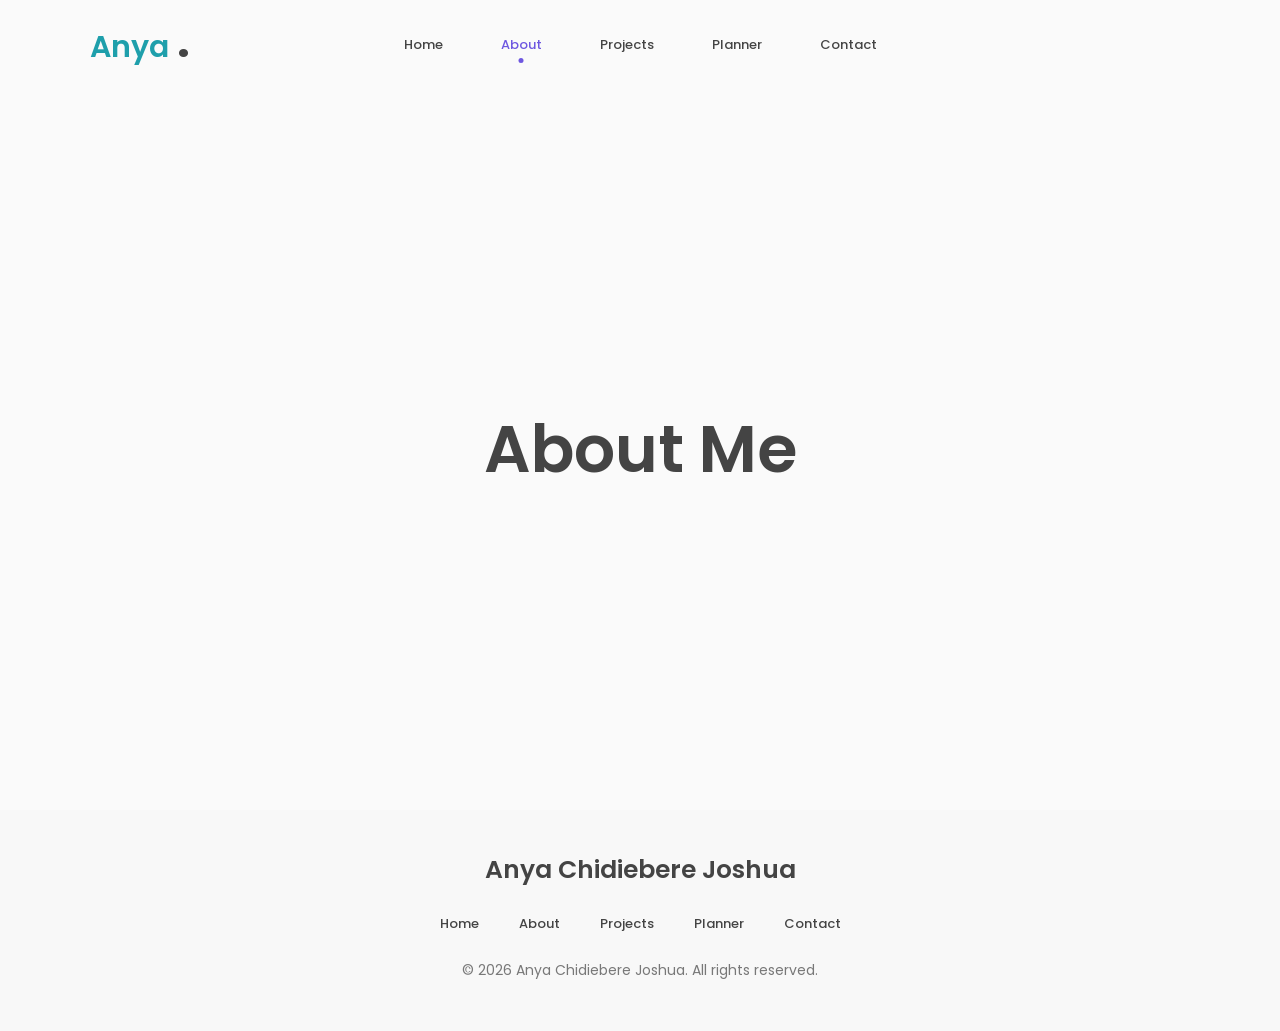
==== about.html @ 972057a5 "feat: add shared navigation and page layout" ====
<!DOCTYPE html>
<html lang="en">
<head>
    <meta charset="UTF-8">
    <meta name="viewport" content="width=device-width, initial-scale=1.0">
    <meta name="description" content="The personal portfolio and academic planner of Anya Chidiebere Joshua.">
    <meta name="author" content="Anya Chidiebere Joshua">
    <title>About Me | Anya Chidiebere</title>
    <link rel="stylesheet" href="assets/css/style.css">
</head>
<body>
    <!-- Site header -->
    <header class="site-header" id="header">
        <nav class="site-nav" aria-label="Main navigation">
            <a class="nav-logo" href="index.html" aria-label="Anya home">
                <span class="nav-name">Anya</span>
                <span class="nav-dot" aria-hidden="true">.</span>
            </a>

            <div class="nav-menu" id="site-navigation">
                <ul class="nav_menu_list">
                    <li class="nav_list"><a class="nav-link" href="index.html">Home</a></li>
                    <li class="nav_list"><a class="nav-link active-link" href="about.html" aria-current="page">About</a></li>
                    <li class="nav_list"><a class="nav-link" href="projects.html">Projects</a></li>
                    <li class="nav_list"><a class="nav-link" href="planner.html">Planner</a></li>
                    <li class="nav_list"><a class="nav-link" href="contact.html">Contact</a></li>
                </ul>
            </div>

            <button class="nav-menu-btn" type="button" aria-label="Toggle navigation menu" aria-controls="site-navigation" aria-expanded="false">
                <span aria-hidden="true"></span>
                <span aria-hidden="true"></span>
                <span aria-hidden="true"></span>
            </button>
        </nav>
    </header>

    <!-- Page content -->
    <main class="wrapper">
        <h1 class="page-title">About Me</h1>
    </main>

    <!-- Site footer -->
    <footer class="site-footer">
        <div class="top-footer">
            <p>Anya Chidiebere Joshua</p>
        </div>
        <nav class="middle-footer" aria-label="Footer navigation">
            <ul class="footer-menu">
                <li class="footer_menu_list"><a href="index.html">Home</a></li>
                <li class="footer_menu_list"><a href="about.html">About</a></li>
                <li class="footer_menu_list"><a href="projects.html">Projects</a></li>
                <li class="footer_menu_list"><a href="planner.html">Planner</a></li>
                <li class="footer_menu_list"><a href="contact.html">Contact</a></li>
            </ul>
        </nav>
        <div class="bottom-footer">
            <p>&copy; 2026 Anya Chidiebere Joshua. All rights reserved.</p>
        </div>
    </footer>

    <script src="assets/js/main.js"></script>
</body>
</html>
---- assets/css/style.css ----
/* CSS variables */
@import url("https://fonts.googleapis.com/css2?family=Poppins:wght@400;500;600;700&display=swap");

:root {
    --body-color: rgb(250, 250, 250);
    --color-white: rgb(255, 255, 255);
    --text-color: rgb(68, 68, 68);
    --text-color-muted: rgb(120, 120, 120);
    --brand-color: rgb(30, 159, 171);
    --accent-color: rgb(110, 87, 224);
    --border-color: rgb(232, 232, 232);
    --shadow-color: rgba(0, 0, 0, 0.1);
    --font-main: "Poppins", Arial, sans-serif;
    --max-width: 1100px;
    --header-height: 90px;
    --header-height-scrolled: 70px;
    --radius-sm: 10px;
    --space-sm: 0.75rem;
    --space-md: 1rem;
    --space-lg: 1.5rem;
    --space-xl: 2rem;
}

/* Reset and base styles */
* {
    box-sizing: border-box;
    margin: 0;
    padding: 0;
}

html {
    font-size: 13px;
}

body {
    min-height: 100vh;
    display: flex;
    flex-direction: column;
    font-family: var(--font-main);
    line-height: 1.6;
    color: var(--text-color);
    background: var(--body-color);
}

a {
    color: inherit;
    text-decoration: none;
}

ul {
    list-style: none;
}

button {
    font: inherit;
}

:focus-visible {
    outline: 3px solid rgba(110, 87, 224, 0.45);
    outline-offset: 4px;
}

/* Shared layout */
.wrapper {
    width: min(100% - 2rem, var(--max-width));
    min-height: calc(100vh - var(--header-height));
    display: grid;
    place-items: center;
    margin: 0 auto;
    padding: calc(var(--header-height) + 4rem) 0 4rem;
}

/* Header and navigation */
.site-header {
    position: fixed;
    top: 0;
    left: 0;
    z-index: 100;
    width: 100%;
    height: var(--header-height);
    background: var(--body-color);
    transition: height 0.3s ease, box-shadow 0.3s ease, background-color 0.3s ease;
}

.site-header.header-scrolled {
    height: var(--header-height-scrolled);
    background: rgba(250, 250, 250, 0.96);
    box-shadow: 0 1px 6px var(--shadow-color);
}

.site-nav {
    width: min(100% - 2rem, var(--max-width));
    height: 100%;
    position: relative;
    display: grid;
    grid-template-columns: 1fr auto 1fr;
    align-items: center;
    gap: var(--space-xl);
    margin: 0 auto;
}

.nav-logo {
    display: inline-flex;
    align-items: baseline;
    justify-self: start;
    gap: 0.65rem;
    min-width: 5rem;
}

.nav-name {
    font-size: 30px;
    font-weight: 600;
    color: var(--brand-color);
}

.nav-dot {
    font-size: 3.35rem;
    font-weight: 700;
    line-height: 1;
    color: var(--text-color);
}

.nav-menu,
.nav_menu_list {
    display: flex;
    align-items: center;
}

.nav-menu {
    justify-self: center;
    grid-column: 2;
}

.nav_list {
    position: relative;
}

.nav-link {
    display: inline-flex;
    align-items: center;
    min-height: 2.75rem;
    padding-inline: 15px;
    margin-inline: 14px;
    color: var(--text-color);
    font-weight: 500;
    transition: color 0.3s ease;
}

.nav-link:hover,
.active-link {
    color: var(--accent-color);
}

.active-link {
    position: relative;
}

.active-link::after {
    content: "";
    position: absolute;
    left: 50%;
    bottom: 0;
    width: 5px;
    height: 5px;
    transform: translateX(-50%);
    border-radius: 50%;
    background: var(--accent-color);
}

.nav-menu-btn {
    width: 2.75rem;
    height: 2.75rem;
    display: none;
    align-items: center;
    justify-content: center;
    flex-direction: column;
    gap: 0.32rem;
    border: 1px solid transparent;
    border-radius: var(--radius-sm);
    background: transparent;
    color: var(--text-color);
    cursor: pointer;
    transition: border-color 0.3s ease, background-color 0.3s ease;
}

.nav-menu-btn:hover {
    border-color: var(--border-color);
    background: var(--color-white);
}

.nav-menu-btn span {
    width: 1.6rem;
    height: 2px;
    border-radius: 999px;
    background: currentColor;
}

/* Temporary page content */
.page-title {
    font-size: clamp(2.5rem, 7vw, 5rem);
    font-weight: 600;
    line-height: 1.1;
    color: var(--text-color);
    text-align: center;
}

/* Footer */
.site-footer {
    display: flex;
    align-items: center;
    justify-content: center;
    flex-direction: column;
    row-gap: 24px;
    padding-block: 40px 50px;
    background: rgb(248, 248, 248);
}

.top-footer p {
    font-size: 25px;
    font-weight: 600;
    color: var(--text-color);
}

.footer-menu {
    display: flex;
    align-items: center;
    justify-content: center;
    flex-wrap: wrap;
    gap: var(--space-sm) 0;
}

.footer_menu_list a {
    color: var(--text-color);
    font-weight: 500;
    margin-inline: 20px;
    transition: color 0.3s ease;
}

.footer_menu_list a:hover {
    color: var(--accent-color);
}

.bottom-footer {
    color: var(--text-color-muted);
    font-size: 14px;
    text-align: center;
}

/* Responsive styles */
@media only screen and (max-width: 900px) {
    .nav-menu {
        position: fixed;
        grid-column: auto;
        top: var(--header-height);
        left: -100%;
        width: 100%;
        min-height: 450px;
        height: calc(100vh - var(--header-height));
        justify-content: center;
        align-items: center;
        background: rgba(255, 255, 255, 0.82);
        backdrop-filter: blur(20px);
        transition: left 0.3s ease, top 0.3s ease, height 0.3s ease;
    }

    .site-header.header-scrolled .nav-menu {
        top: var(--header-height-scrolled);
        height: calc(100vh - var(--header-height-scrolled));
    }

    .nav-menu.responsive {
        left: 0;
    }

    .nav_menu_list {
        flex-direction: column;
        gap: var(--space-md);
    }

    .nav-link {
        margin-inline: 0;
        font-size: 1.15rem;
    }

    .nav-menu-btn {
        display: flex;
    }
}

@media only screen and (max-width: 540px) {
    .wrapper {
        padding-inline: var(--space-md);
    }

    .top-footer p {
        font-size: 22px;
        text-align: center;
    }

    .footer-menu {
        flex-direction: column;
    }
}
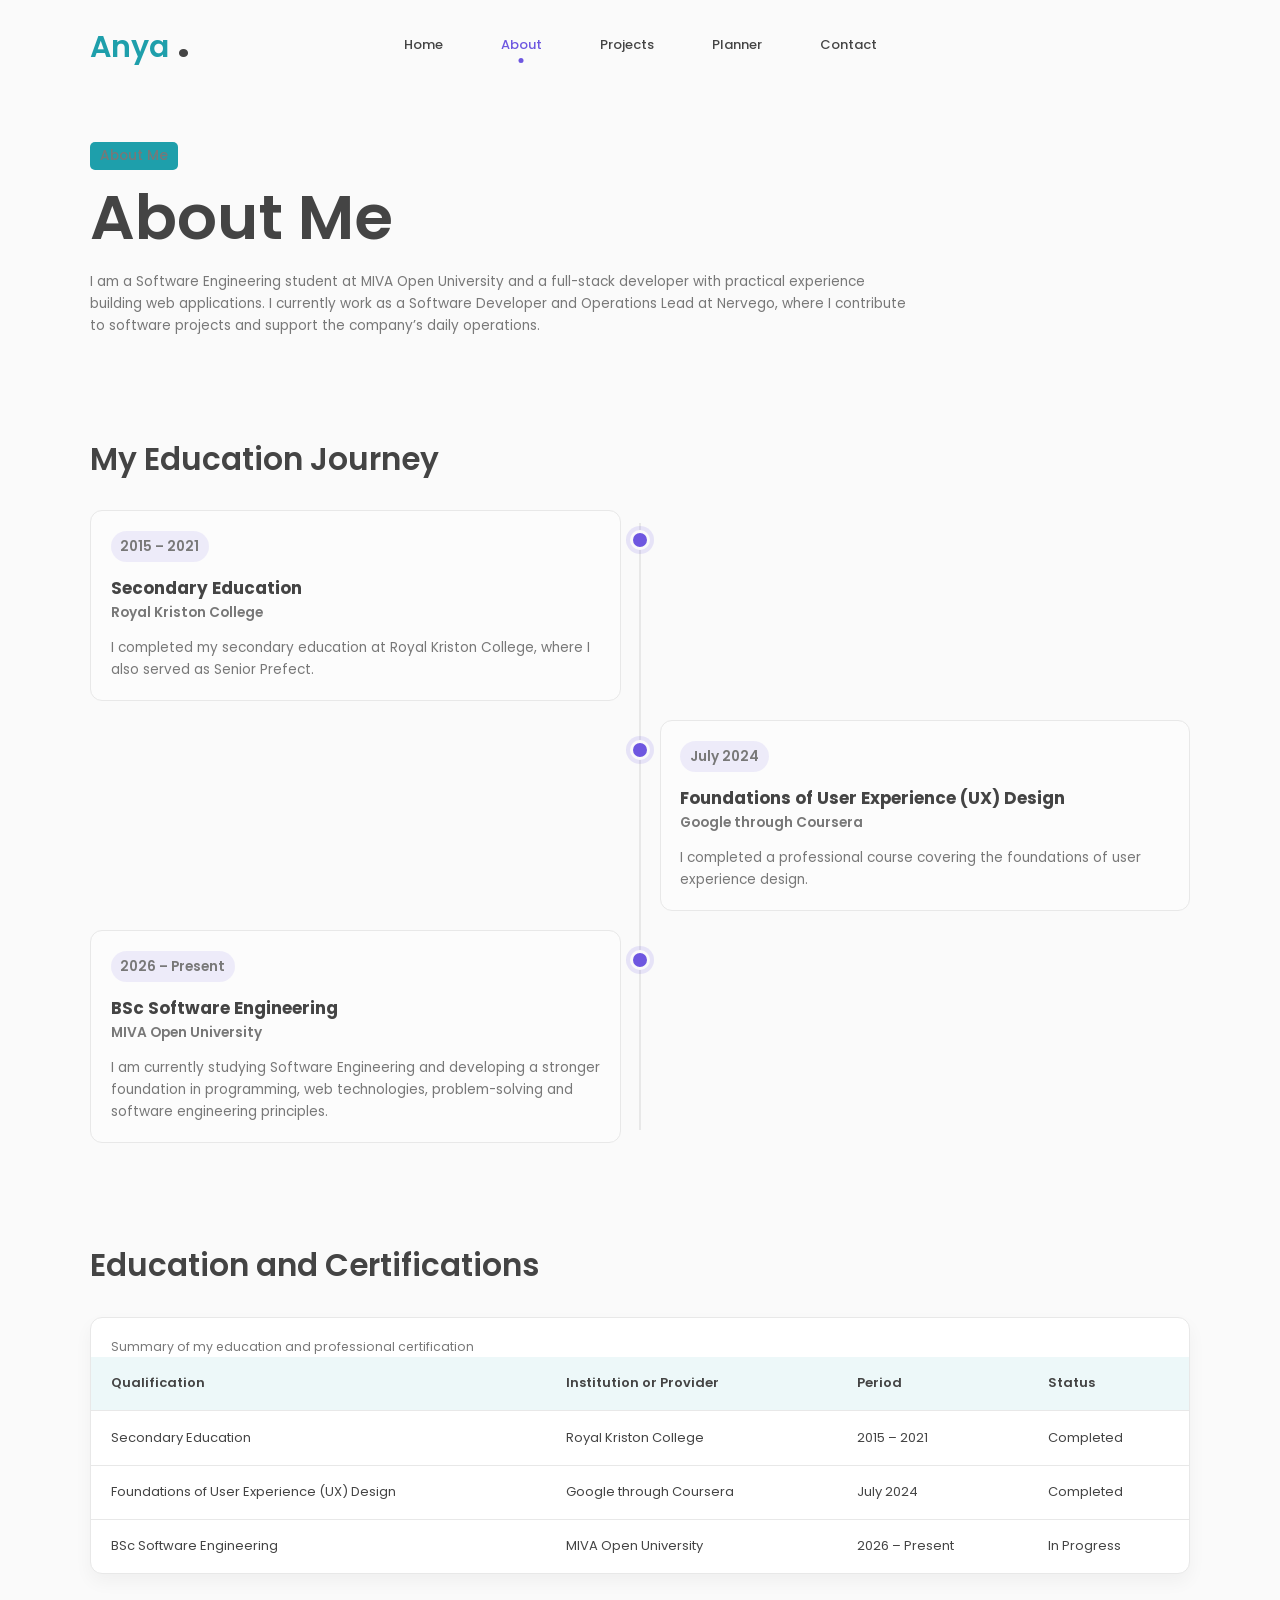
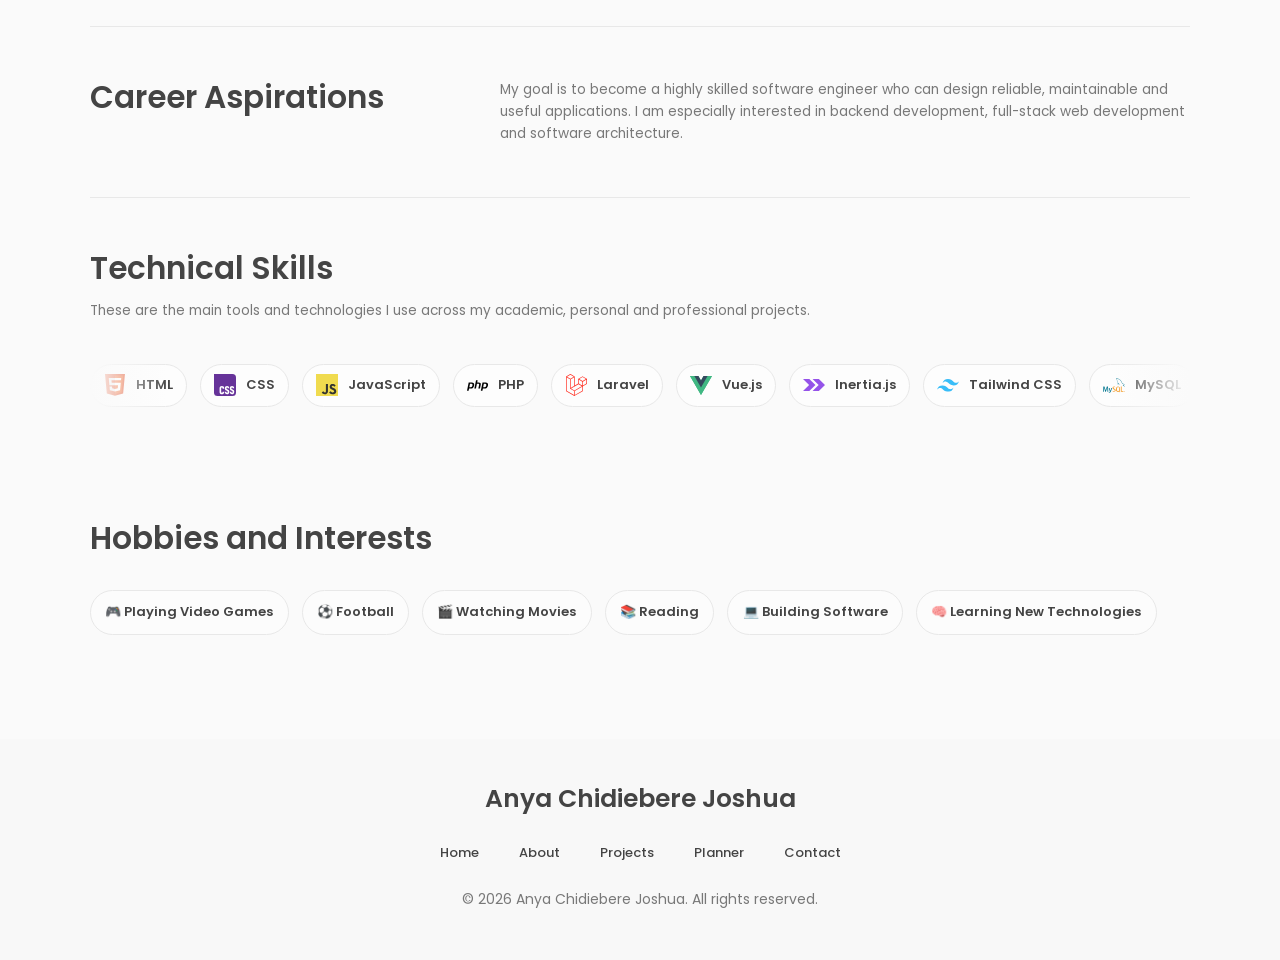
==== commit aed5fbc7: "feat: add about page and education profile" ====
--- a/about.html
+++ b/about.html
@@ -35,9 +35,146 @@
         </nav>
     </header>
 
-    <!-- Page content -->
-    <main class="wrapper">
-        <h1 class="page-title">About Me</h1>
+    <!-- About page content -->
+    <main class="wrapper about-wrapper">
+        <!-- Page introduction -->
+        <section class="about-section about-intro" aria-labelledby="about-title">
+            <p class="section-kicker">About Me</p>
+            <h1 id="about-title">About Me</h1>
+            <p>I am a Software Engineering student at MIVA Open University and a full-stack developer with practical experience building web applications. I currently work as a Software Developer and Operations Lead at Nervego, where I contribute to software projects and support the company’s daily operations.</p>
+        </section>
+
+        <!-- Education journey -->
+        <section class="about-section" aria-labelledby="education-journey-title">
+            <div class="top-header about-heading">
+                <h2 id="education-journey-title">My Education Journey</h2>
+            </div>
+            <ol class="timeline">
+                <li class="timeline-item">
+                    <article class="timeline-card">
+                        <p class="timeline-period">2015 – 2021</p>
+                        <h3>Secondary Education</h3>
+                        <p class="timeline-institution">Royal Kriston College</p>
+                        <p>I completed my secondary education at Royal Kriston College, where I also served as Senior Prefect.</p>
+                    </article>
+                </li>
+                <li class="timeline-item">
+                    <article class="timeline-card">
+                        <p class="timeline-period">July 2024</p>
+                        <h3>Foundations of User Experience (UX) Design</h3>
+                        <p class="timeline-institution">Google through Coursera</p>
+                        <p>I completed a professional course covering the foundations of user experience design.</p>
+                    </article>
+                </li>
+                <li class="timeline-item">
+                    <article class="timeline-card">
+                        <p class="timeline-period">2026 – Present</p>
+                        <h3>BSc Software Engineering</h3>
+                        <p class="timeline-institution">MIVA Open University</p>
+                        <p>I am currently studying Software Engineering and developing a stronger foundation in programming, web technologies, problem-solving and software engineering principles.</p>
+                    </article>
+                </li>
+            </ol>
+        </section>
+
+        <!-- Education table -->
+        <section class="about-section" aria-labelledby="education-table-title">
+            <div class="top-header about-heading">
+                <h2 id="education-table-title">Education and Certifications</h2>
+            </div>
+            <div class="table-wrap">
+                <table class="education-table">
+                    <caption>Summary of my education and professional certification</caption>
+                    <thead>
+                        <tr>
+                            <th scope="col">Qualification</th>
+                            <th scope="col">Institution or Provider</th>
+                            <th scope="col">Period</th>
+                            <th scope="col">Status</th>
+                        </tr>
+                    </thead>
+                    <tbody>
+                        <tr>
+                            <td>Secondary Education</td>
+                            <td>Royal Kriston College</td>
+                            <td>2015 – 2021</td>
+                            <td>Completed</td>
+                        </tr>
+                        <tr>
+                            <td>Foundations of User Experience (UX) Design</td>
+                            <td>Google through Coursera</td>
+                            <td>July 2024</td>
+                            <td>Completed</td>
+                        </tr>
+                        <tr>
+                            <td>BSc Software Engineering</td>
+                            <td>MIVA Open University</td>
+                            <td>2026 – Present</td>
+                            <td>In Progress</td>
+                        </tr>
+                    </tbody>
+                </table>
+            </div>
+        </section>
+
+        <!-- Career aspirations -->
+        <section class="about-section career-layout" aria-labelledby="career-title">
+            <h2 id="career-title">Career Aspirations</h2>
+            <p>My goal is to become a highly skilled software engineer who can design reliable, maintainable and useful applications. I am especially interested in backend development, full-stack web development and software architecture.</p>
+        </section>
+
+        <!-- Technical skills -->
+        <section class="about-section" aria-labelledby="skills-title">
+            <div class="top-header about-heading">
+                <h2 id="skills-title">Technical Skills</h2>
+                <p>These are the main tools and technologies I use across my academic, personal and professional projects.</p>
+            </div>
+            <div class="skills-marquee" aria-label="Technical skills list">
+                <div class="skills-track">
+                    <ul class="skills-group">
+                        <li class="skill-item" tabindex="0"><img src="assets/skills/html5.svg" alt="HTML logo"><span>HTML</span></li>
+                        <li class="skill-item" tabindex="0"><img src="assets/skills/css.svg" alt="CSS logo"><span>CSS</span></li>
+                        <li class="skill-item" tabindex="0"><img src="assets/skills/javascript.svg" alt="JavaScript logo"><span>JavaScript</span></li>
+                        <li class="skill-item" tabindex="0"><img src="assets/skills/Php_light.svg" alt="PHP logo"><span>PHP</span></li>
+                        <li class="skill-item" tabindex="0"><img src="assets/skills/laravel.svg" alt="Laravel logo"><span>Laravel</span></li>
+                        <li class="skill-item" tabindex="0"><img src="assets/skills/vue.svg" alt="Vue.js logo"><span>Vue.js</span></li>
+                        <li class="skill-item" tabindex="0"><img src="assets/skills/inertia.svg" alt="Inertia.js logo"><span>Inertia.js</span></li>
+                        <li class="skill-item" tabindex="0"><img src="assets/skills/tailwindcss.svg" alt="Tailwind CSS logo"><span>Tailwind CSS</span></li>
+                        <li class="skill-item" tabindex="0"><img src="assets/skills/MySQL_wordmark_light.svg" alt="MySQL logo"><span>MySQL</span></li>
+                        <li class="skill-item" tabindex="0"><img src="assets/skills/git.svg" alt="Git logo"><span>Git</span></li>
+                        <li class="skill-item" tabindex="0"><img src="assets/skills/GitHub_light.svg" alt="GitHub logo"><span>GitHub</span></li>
+                    </ul>
+                    <ul class="skills-group" aria-hidden="true">
+                        <li class="skill-item duplicate-skill" tabindex="-1"><img src="assets/skills/html5.svg" alt=""><span>HTML</span></li>
+                        <li class="skill-item duplicate-skill" tabindex="-1"><img src="assets/skills/css.svg" alt=""><span>CSS</span></li>
+                        <li class="skill-item duplicate-skill" tabindex="-1"><img src="assets/skills/javascript.svg" alt=""><span>JavaScript</span></li>
+                        <li class="skill-item duplicate-skill" tabindex="-1"><img src="assets/skills/Php_light.svg" alt=""><span>PHP</span></li>
+                        <li class="skill-item duplicate-skill" tabindex="-1"><img src="assets/skills/laravel.svg" alt=""><span>Laravel</span></li>
+                        <li class="skill-item duplicate-skill" tabindex="-1"><img src="assets/skills/vue.svg" alt=""><span>Vue.js</span></li>
+                        <li class="skill-item duplicate-skill" tabindex="-1"><img src="assets/skills/inertia.svg" alt=""><span>Inertia.js</span></li>
+                        <li class="skill-item duplicate-skill" tabindex="-1"><img src="assets/skills/tailwindcss.svg" alt=""><span>Tailwind CSS</span></li>
+                        <li class="skill-item duplicate-skill" tabindex="-1"><img src="assets/skills/MySQL_wordmark_light.svg" alt=""><span>MySQL</span></li>
+                        <li class="skill-item duplicate-skill" tabindex="-1"><img src="assets/skills/git.svg" alt=""><span>Git</span></li>
+                        <li class="skill-item duplicate-skill" tabindex="-1"><img src="assets/skills/GitHub_light.svg" alt=""><span>GitHub</span></li>
+                    </ul>
+                </div>
+            </div>
+        </section>
+
+        <!-- Hobbies and interests -->
+        <section class="about-section" aria-labelledby="hobbies-title">
+            <div class="top-header about-heading">
+                <h2 id="hobbies-title">Hobbies and Interests</h2>
+            </div>
+            <ul class="hobbies-list">
+                <li>🎮 Playing Video Games</li>
+                <li>⚽ Football</li>
+                <li>🎬 Watching Movies</li>
+                <li>📚 Reading</li>
+                <li>💻 Building Software</li>
+                <li>🧠 Learning New Technologies</li>
+            </ul>
+        </section>
     </main>
 
     <!-- Site footer -->
--- a/assets/css/style.css
+++ b/assets/css/style.css
@@ -195,12 +195,422 @@
     background: currentColor;
 }
 
+/* Homepage Hero */
+.home-wrapper {
+    display: block;
+}
+
+.home-hero {
+    min-height: calc(100vh - var(--header-height) - 8rem);
+    display: flex;
+    align-items: center;
+    justify-content: space-between;
+    gap: 5rem;
+}
+
+.hero-text {
+    width: 52%;
+}
+
+.hero-label {
+    display: inline-flex;
+    align-items: center;
+    margin-bottom: var(--space-md);
+    padding: 3px 10px;
+    border-radius: 5px;
+    color: var(--color-white);
+    background: var(--brand-color);
+    font-size: 12px;
+    font-weight: 500;
+}
+
+.hero-text h1 {
+    max-width: 12em;
+    margin-bottom: var(--space-lg);
+    color: var(--text-color);
+    font-size: clamp(3rem, 6vw, 5rem);
+    font-weight: 600;
+    line-height: 1.12;
+}
+
+.hero-welcome {
+    margin-bottom: var(--space-sm);
+    color: var(--accent-color);
+    font-size: 1.2rem;
+    font-weight: 600;
+}
+
+.hero-bio {
+    max-width: 48rem;
+    margin-bottom: var(--space-xl);
+    color: var(--text-color);
+    font-size: 1.05rem;
+}
+
+.hero-actions {
+    display: flex;
+    align-items: center;
+    gap: var(--space-lg);
+    flex-wrap: wrap;
+}
+
+.hero-button {
+    display: inline-flex;
+    align-items: center;
+    justify-content: center;
+    min-height: 3.4rem;
+    padding: 0 var(--space-xl);
+    border-radius: var(--radius-sm);
+    font-weight: 500;
+    transition: background-color 0.3s ease, color 0.3s ease, box-shadow 0.3s ease;
+}
+
+.primary-button {
+    color: var(--color-white);
+    background: var(--accent-color);
+    box-shadow: 0 8px 18px rgba(110, 87, 224, 0.2);
+}
+
+.primary-button:hover {
+    background: var(--brand-color);
+}
+
+.secondary-button {
+    color: var(--text-color);
+    background: rgb(239, 239, 239);
+}
+
+.secondary-button:hover {
+    color: var(--color-white);
+    background: var(--brand-color);
+}
+
+.hero-image-area {
+    width: 48%;
+    display: flex;
+    justify-content: flex-end;
+    align-items: center;
+}
+
+.profile-image {
+    width: min(34vw, 380px);
+    height: min(34vw, 380px);
+    min-width: 260px;
+    min-height: 260px;
+    overflow: hidden;
+    border-radius: 55% 45% 55% 45%;
+    background: var(--color-white);
+    box-shadow: 0 18px 35px var(--shadow-color);
+    animation: imageFloat 7s ease-in-out infinite;
+}
+
+.profile-image img {
+    width: 100%;
+    height: 100%;
+    display: block;
+    object-fit: cover;
+}
+
+@keyframes imageFloat {
+    50% {
+        transform: translateY(10px);
+        border-radius: 45% 55% 45% 55%;
+    }
+}
+
 /* Temporary page content */
 .page-title {
     font-size: clamp(2.5rem, 7vw, 5rem);
     font-weight: 600;
     line-height: 1.1;
     color: var(--text-color);
+    text-align: center;
+}
+
+/* About Page */
+.about-wrapper {
+    display: block;
+    padding-bottom: 4rem;
+}
+
+.about-section {
+    max-width: 100%;
+    padding-block: 4rem;
+}
+
+.about-section:first-child {
+    padding-top: 0;
+}
+
+.about-heading {
+    max-width: 720px;
+    margin-bottom: 2.5rem;
+}
+
+.about-heading h2,
+.career-layout h2 {
+    color: var(--text-color);
+    font-size: clamp(1.8rem, 3vw, 2.4rem);
+    font-weight: 600;
+    line-height: 1.2;
+}
+
+.about-heading p {
+    margin-top: var(--space-md);
+    color: var(--text-color-muted);
+    font-size: 1.05rem;
+}
+
+.about-intro {
+    max-width: 820px;
+}
+
+.section-kicker {
+    display: inline-flex;
+    margin-bottom: var(--space-md);
+    padding: 3px 10px;
+    border-radius: 5px;
+    color: var(--color-white);
+    background: var(--brand-color);
+    font-size: 12px;
+    font-weight: 500;
+}
+
+.about-intro h1 {
+    margin-bottom: var(--space-lg);
+    color: var(--text-color);
+    font-size: clamp(3rem, 6vw, 4.8rem);
+    font-weight: 600;
+    line-height: 1.1;
+}
+
+.about-intro p,
+.career-layout p,
+.timeline-card p {
+    color: var(--text-color-muted);
+    font-size: 1.05rem;
+}
+
+.timeline {
+    position: relative;
+    display: grid;
+    gap: 1.5rem;
+}
+
+.timeline::before {
+    content: "";
+    position: absolute;
+    top: 1rem;
+    bottom: 1rem;
+    left: 50%;
+    width: 2px;
+    transform: translateX(-50%);
+    background: var(--border-color);
+}
+
+.timeline-item {
+    position: relative;
+    display: grid;
+    grid-template-columns: 1fr 1fr;
+    gap: 3rem;
+}
+
+.timeline-item::before {
+    content: "";
+    position: absolute;
+    top: 1.5rem;
+    left: 50%;
+    width: 14px;
+    height: 14px;
+    transform: translateX(-50%);
+    border: 3px solid var(--body-color);
+    border-radius: 50%;
+    background: var(--accent-color);
+    box-shadow: 0 0 0 4px rgba(110, 87, 224, 0.14);
+    z-index: 1;
+}
+
+.timeline-card {
+    padding: 1.5rem;
+    border: 1px solid var(--border-color);
+    border-radius: 12px;
+    background: rgba(255, 255, 255, 0.58);
+}
+
+.timeline-item:nth-child(odd) .timeline-card {
+    grid-column: 1;
+}
+
+.timeline-item:nth-child(even) .timeline-card {
+    grid-column: 2;
+}
+
+.timeline-period {
+    display: inline-flex;
+    margin-bottom: var(--space-md);
+    padding: 0.35rem 0.75rem;
+    border-radius: 999px;
+    color: var(--accent-color);
+    background: rgba(110, 87, 224, 0.1);
+    font-size: 0.9rem;
+    font-weight: 600;
+}
+
+.timeline-card h3 {
+    margin-bottom: var(--space-xs);
+    color: var(--text-color);
+    font-size: 1.3rem;
+}
+
+.timeline-institution {
+    margin-bottom: var(--space-md);
+    color: var(--brand-color);
+    font-weight: 600;
+}
+
+.table-wrap {
+    overflow-x: auto;
+    border: 1px solid var(--border-color);
+    border-radius: 12px;
+    background: var(--color-white);
+    box-shadow: 0 8px 18px rgba(0, 0, 0, 0.045);
+}
+
+.education-table {
+    width: 100%;
+    min-width: 760px;
+    border-collapse: collapse;
+}
+
+.education-table caption {
+    padding: 1.5rem 1.5rem 0;
+    color: var(--text-color-muted);
+    font-size: 0.95rem;
+    text-align: left;
+}
+
+.education-table th,
+.education-table td {
+    padding: 1.25rem 1.5rem;
+    border-bottom: 1px solid var(--border-color);
+    text-align: left;
+    vertical-align: top;
+}
+
+.education-table th {
+    color: var(--text-color);
+    font-weight: 600;
+    background: rgba(30, 159, 171, 0.08);
+}
+
+.education-table tbody tr:last-child td {
+    border-bottom: 0;
+}
+
+.career-layout {
+    display: grid;
+    grid-template-columns: minmax(14rem, 0.7fr) 1.3fr;
+    gap: 3rem;
+    align-items: start;
+    border-top: 1px solid var(--border-color);
+    border-bottom: 1px solid var(--border-color);
+}
+
+.skills-marquee {
+    position: relative;
+    width: 100%;
+    max-width: 100%;
+    overflow: hidden;
+    padding-block: var(--space-sm);
+}
+
+.skills-marquee::before,
+.skills-marquee::after {
+    content: "";
+    position: absolute;
+    top: 0;
+    z-index: 1;
+    width: 6rem;
+    height: 100%;
+    pointer-events: none;
+}
+
+.skills-marquee::before {
+    left: 0;
+    background: linear-gradient(to right, var(--body-color), rgba(250, 250, 250, 0));
+}
+
+.skills-marquee::after {
+    right: 0;
+    background: linear-gradient(to left, var(--body-color), rgba(250, 250, 250, 0));
+}
+
+.skills-track {
+    width: max-content;
+    display: flex;
+    align-items: center;
+    animation: skillsMarquee 32s linear infinite;
+}
+
+.skills-group {
+    display: flex;
+    align-items: center;
+    flex-shrink: 0;
+    gap: var(--space-md);
+    padding-right: var(--space-md);
+}
+
+.skills-marquee:hover .skills-track,
+.skills-marquee:focus-within .skills-track {
+    animation-play-state: paused;
+}
+
+.skill-item {
+    flex-shrink: 0;
+    display: inline-flex;
+    align-items: center;
+    justify-content: center;
+    gap: var(--space-sm);
+    padding: 0.7rem 1rem;
+    border: 1px solid var(--border-color);
+    border-radius: 999px;
+    background: rgba(255, 255, 255, 0.64);
+    color: var(--text-color);
+    font-weight: 600;
+}
+
+.skill-item img {
+    width: 1.7rem;
+    height: 1.7rem;
+    object-fit: contain;
+}
+
+@keyframes skillsMarquee {
+    from {
+        transform: translateX(0);
+    }
+
+    to {
+        transform: translateX(-50%);
+    }
+}
+
+.hobbies-list {
+    display: flex;
+    flex-wrap: wrap;
+    gap: var(--space-md);
+}
+
+.hobbies-list li {
+    display: inline-flex;
+    align-items: center;
+    justify-content: center;
+    padding: 0.85rem 1.1rem;
+    border: 1px solid var(--border-color);
+    border-radius: 999px;
+    background: rgba(255, 255, 255, 0.58);
+    color: var(--text-color);
+    font-weight: 600;
     text-align: center;
 }
 
@@ -285,6 +695,73 @@
     .nav-menu-btn {
         display: flex;
     }
+
+    .home-hero {
+        min-height: auto;
+        flex-direction: column;
+        justify-content: center;
+        gap: var(--space-xl);
+        padding-top: var(--space-xl);
+        text-align: center;
+    }
+
+    .hero-text {
+        width: 100%;
+        order: 2;
+    }
+
+    .hero-text h1,
+    .hero-bio {
+        margin-inline: auto;
+    }
+
+    .hero-actions {
+        justify-content: center;
+    }
+
+    .hero-image-area {
+        width: 100%;
+        order: 1;
+        justify-content: center;
+    }
+
+    .profile-image {
+        width: 240px;
+        height: 240px;
+        min-width: 0;
+        min-height: 0;
+    }
+
+    .about-section {
+        padding-block: 3.5rem;
+    }
+
+    .timeline {
+        gap: var(--space-lg);
+    }
+
+    .timeline::before {
+        left: 0.55rem;
+    }
+
+    .timeline-item {
+        display: block;
+        padding-left: 3rem;
+    }
+
+    .timeline-item::before {
+        left: 0.55rem;
+        transform: translateX(-50%);
+    }
+
+    .hobbies-list {
+        gap: var(--space-sm);
+    }
+
+    .career-layout {
+        grid-template-columns: 1fr;
+        gap: var(--space-lg);
+    }
 }
 
 @media only screen and (max-width: 540px) {
@@ -300,4 +777,56 @@
     .footer-menu {
         flex-direction: column;
     }
-}
+
+    .hero-actions {
+        align-items: stretch;
+        flex-direction: column;
+    }
+
+    .hero-button {
+        width: 100%;
+    }
+
+    .profile-image {
+        width: 210px;
+        height: 210px;
+    }
+
+    .timeline-card {
+        padding: 1.25rem;
+    }
+
+    .about-heading {
+        margin-bottom: 2rem;
+    }
+
+    .skills-marquee::before,
+    .skills-marquee::after {
+        width: 3rem;
+    }
+
+    .hobbies-list {
+        display: grid;
+        grid-template-columns: 1fr;
+    }
+}
+
+@media (prefers-reduced-motion: reduce) {
+    .skills-track {
+        width: auto;
+        flex-wrap: wrap;
+        justify-content: center;
+        gap: var(--space-md);
+        animation: none;
+    }
+
+    .skills-group {
+        flex-wrap: wrap;
+        justify-content: center;
+        padding-right: 0;
+    }
+
+    .duplicate-skill {
+        display: none;
+    }
+}
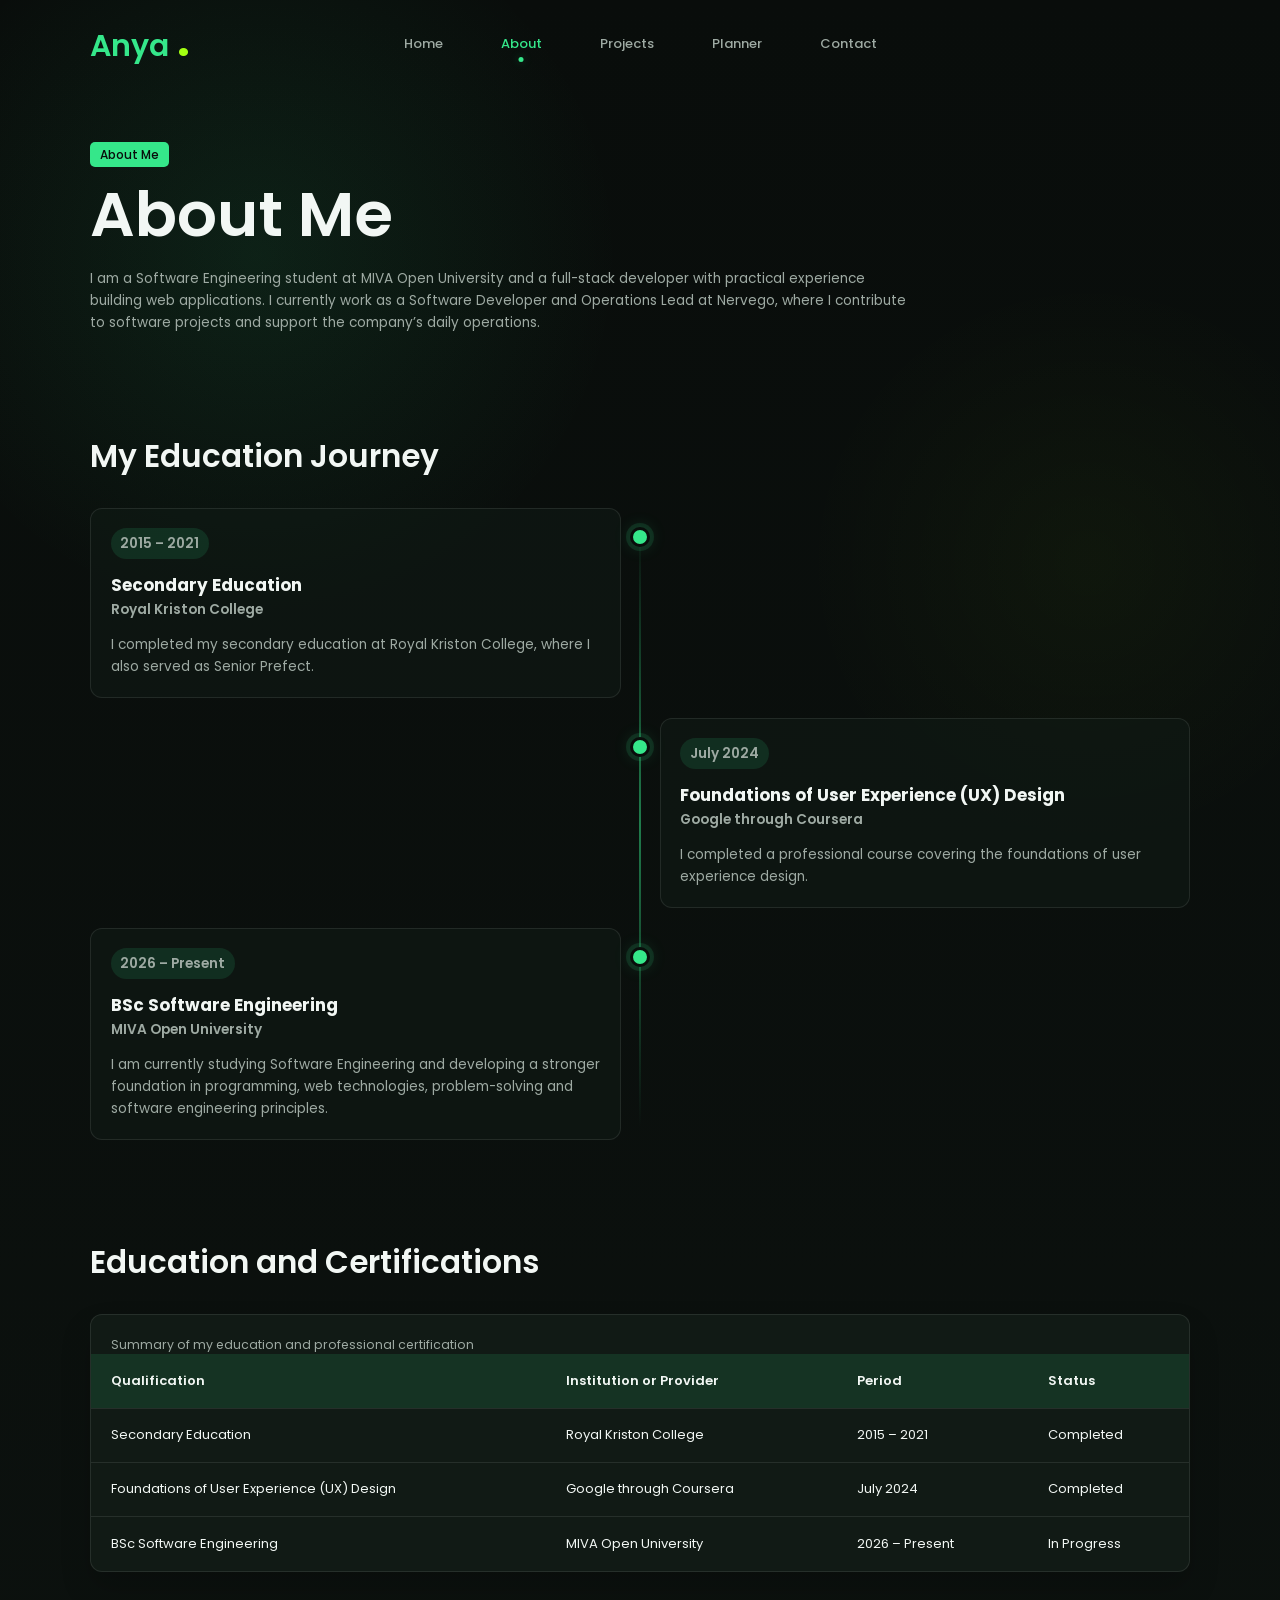
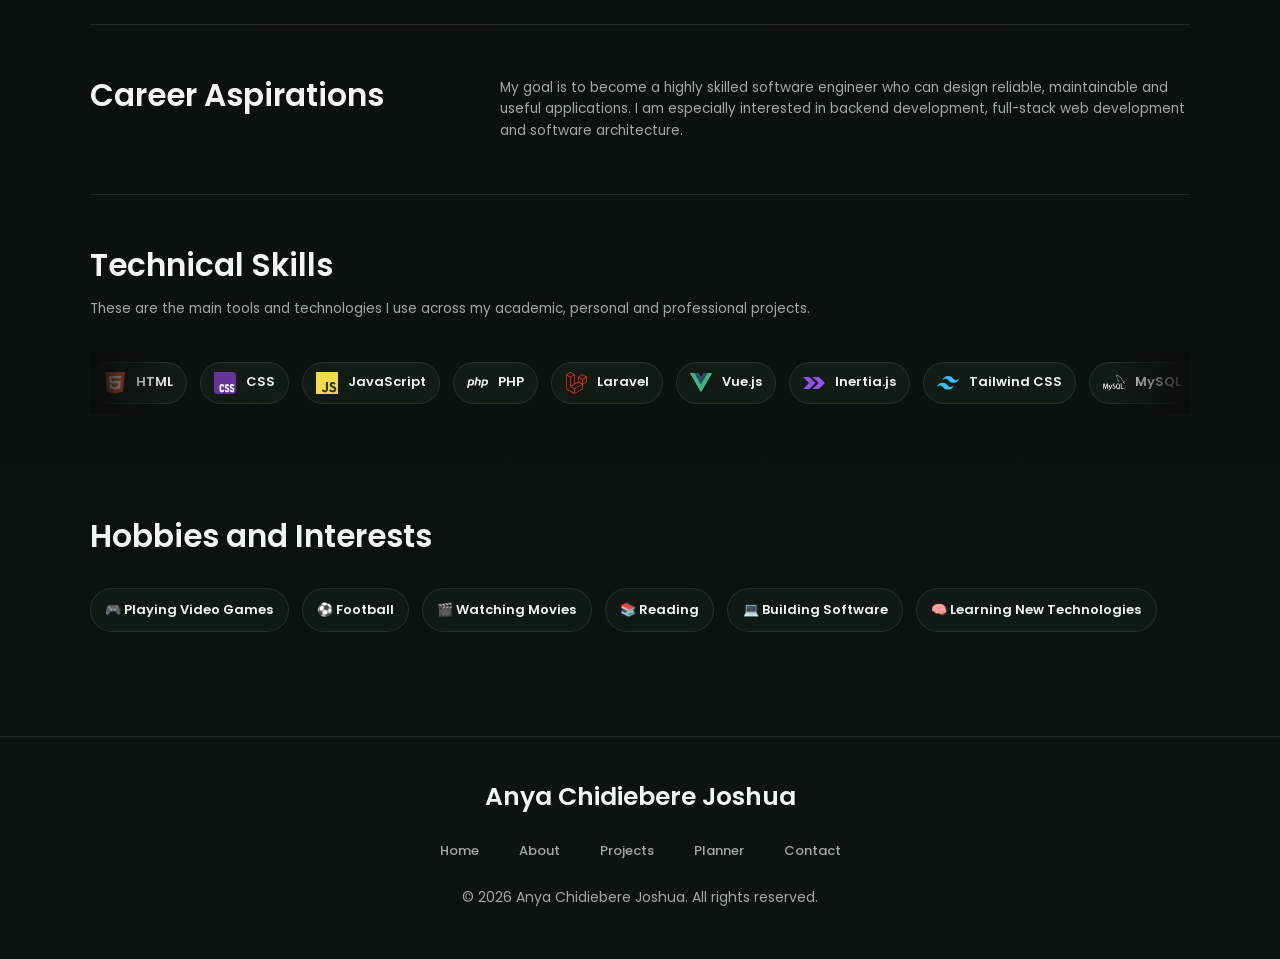
==== commit 657929c5: "style: fix about label contrast and skill logos" ====
--- a/about.html
+++ b/about.html
@@ -135,27 +135,27 @@
                         <li class="skill-item" tabindex="0"><img src="assets/skills/html5.svg" alt="HTML logo"><span>HTML</span></li>
                         <li class="skill-item" tabindex="0"><img src="assets/skills/css.svg" alt="CSS logo"><span>CSS</span></li>
                         <li class="skill-item" tabindex="0"><img src="assets/skills/javascript.svg" alt="JavaScript logo"><span>JavaScript</span></li>
-                        <li class="skill-item" tabindex="0"><img src="assets/skills/Php_light.svg" alt="PHP logo"><span>PHP</span></li>
+                        <li class="skill-item" tabindex="0"><img src="assets/skills/Php_dark.svg" alt="PHP logo"><span>PHP</span></li>
                         <li class="skill-item" tabindex="0"><img src="assets/skills/laravel.svg" alt="Laravel logo"><span>Laravel</span></li>
                         <li class="skill-item" tabindex="0"><img src="assets/skills/vue.svg" alt="Vue.js logo"><span>Vue.js</span></li>
                         <li class="skill-item" tabindex="0"><img src="assets/skills/inertia.svg" alt="Inertia.js logo"><span>Inertia.js</span></li>
                         <li class="skill-item" tabindex="0"><img src="assets/skills/tailwindcss.svg" alt="Tailwind CSS logo"><span>Tailwind CSS</span></li>
-                        <li class="skill-item" tabindex="0"><img src="assets/skills/MySQL_wordmark_light.svg" alt="MySQL logo"><span>MySQL</span></li>
+                        <li class="skill-item" tabindex="0"><img src="assets/skills/MySQL_wordmark_dark.svg" alt="MySQL logo"><span>MySQL</span></li>
                         <li class="skill-item" tabindex="0"><img src="assets/skills/git.svg" alt="Git logo"><span>Git</span></li>
-                        <li class="skill-item" tabindex="0"><img src="assets/skills/GitHub_light.svg" alt="GitHub logo"><span>GitHub</span></li>
+                        <li class="skill-item" tabindex="0"><img src="assets/skills/GitHub_dark.svg" alt="GitHub logo"><span>GitHub</span></li>
                     </ul>
                     <ul class="skills-group" aria-hidden="true">
                         <li class="skill-item duplicate-skill" tabindex="-1"><img src="assets/skills/html5.svg" alt=""><span>HTML</span></li>
                         <li class="skill-item duplicate-skill" tabindex="-1"><img src="assets/skills/css.svg" alt=""><span>CSS</span></li>
                         <li class="skill-item duplicate-skill" tabindex="-1"><img src="assets/skills/javascript.svg" alt=""><span>JavaScript</span></li>
-                        <li class="skill-item duplicate-skill" tabindex="-1"><img src="assets/skills/Php_light.svg" alt=""><span>PHP</span></li>
+                        <li class="skill-item duplicate-skill" tabindex="-1"><img src="assets/skills/Php_dark.svg" alt=""><span>PHP</span></li>
                         <li class="skill-item duplicate-skill" tabindex="-1"><img src="assets/skills/laravel.svg" alt=""><span>Laravel</span></li>
                         <li class="skill-item duplicate-skill" tabindex="-1"><img src="assets/skills/vue.svg" alt=""><span>Vue.js</span></li>
                         <li class="skill-item duplicate-skill" tabindex="-1"><img src="assets/skills/inertia.svg" alt=""><span>Inertia.js</span></li>
                         <li class="skill-item duplicate-skill" tabindex="-1"><img src="assets/skills/tailwindcss.svg" alt=""><span>Tailwind CSS</span></li>
-                        <li class="skill-item duplicate-skill" tabindex="-1"><img src="assets/skills/MySQL_wordmark_light.svg" alt=""><span>MySQL</span></li>
+                        <li class="skill-item duplicate-skill" tabindex="-1"><img src="assets/skills/MySQL_wordmark_dark.svg" alt=""><span>MySQL</span></li>
                         <li class="skill-item duplicate-skill" tabindex="-1"><img src="assets/skills/git.svg" alt=""><span>Git</span></li>
-                        <li class="skill-item duplicate-skill" tabindex="-1"><img src="assets/skills/GitHub_light.svg" alt=""><span>GitHub</span></li>
+                        <li class="skill-item duplicate-skill" tabindex="-1"><img src="assets/skills/GitHub_dark.svg" alt=""><span>GitHub</span></li>
                     </ul>
                 </div>
             </div>
--- a/assets/css/style.css
+++ b/assets/css/style.css
@@ -2,14 +2,26 @@
 @import url("https://fonts.googleapis.com/css2?family=Poppins:wght@400;500;600;700&display=swap");
 
 :root {
-    --body-color: rgb(250, 250, 250);
-    --color-white: rgb(255, 255, 255);
-    --text-color: rgb(68, 68, 68);
-    --text-color-muted: rgb(120, 120, 120);
-    --brand-color: rgb(30, 159, 171);
-    --accent-color: rgb(110, 87, 224);
-    --border-color: rgb(232, 232, 232);
-    --shadow-color: rgba(0, 0, 0, 0.1);
+    --color-background: #090d0b;
+    --color-background-alt: #0d1310;
+    --color-surface: #111a15;
+    --color-surface-soft: #162019;
+    --color-text: #f2f7f4;
+    --color-muted: #9eaaa3;
+    --color-border: rgba(255, 255, 255, 0.09);
+    --color-primary: #35e78a;
+    --color-primary-strong: #16c96d;
+    --color-primary-soft: rgba(53, 231, 138, 0.12);
+    --color-accent: #a3ff12;
+    --color-glow: rgba(53, 231, 138, 0.32);
+    --body-color: var(--color-background);
+    --color-white: var(--color-text);
+    --text-color: var(--color-text);
+    --text-color-muted: var(--color-muted);
+    --brand-color: var(--color-primary);
+    --accent-color: var(--color-primary);
+    --border-color: var(--color-border);
+    --shadow-color: rgba(0, 0, 0, 0.35);
     --font-main: "Poppins", Arial, sans-serif;
     --max-width: 1100px;
     --header-height: 90px;
@@ -39,7 +51,10 @@
     font-family: var(--font-main);
     line-height: 1.6;
     color: var(--text-color);
-    background: var(--body-color);
+    background:
+        radial-gradient(circle at 20% 10%, rgba(53, 231, 138, 0.09), transparent 28rem),
+        radial-gradient(circle at 85% 22%, rgba(163, 255, 18, 0.035), transparent 22rem),
+        linear-gradient(180deg, var(--color-background), var(--color-background-alt));
 }
 
 a {
@@ -56,7 +71,7 @@
 }
 
 :focus-visible {
-    outline: 3px solid rgba(110, 87, 224, 0.45);
+    outline: 3px solid rgba(163, 255, 18, 0.62);
     outline-offset: 4px;
 }
 
@@ -78,14 +93,17 @@
     z-index: 100;
     width: 100%;
     height: var(--header-height);
-    background: var(--body-color);
-    transition: height 0.3s ease, box-shadow 0.3s ease, background-color 0.3s ease;
+    background: transparent;
+    border-bottom: 1px solid transparent;
+    transition: height 0.3s ease, box-shadow 0.3s ease, background-color 0.3s ease, border-color 0.3s ease;
 }
 
 .site-header.header-scrolled {
     height: var(--header-height-scrolled);
-    background: rgba(250, 250, 250, 0.96);
-    box-shadow: 0 1px 6px var(--shadow-color);
+    background: rgba(9, 13, 11, 0.82);
+    border-bottom-color: var(--border-color);
+    box-shadow: 0 12px 28px rgba(0, 0, 0, 0.28);
+    backdrop-filter: blur(16px);
 }
 
 .site-nav {
@@ -117,7 +135,7 @@
     font-size: 3.35rem;
     font-weight: 700;
     line-height: 1;
-    color: var(--text-color);
+    color: var(--color-accent);
 }
 
 .nav-menu,
@@ -141,14 +159,14 @@
     min-height: 2.75rem;
     padding-inline: 15px;
     margin-inline: 14px;
-    color: var(--text-color);
+    color: var(--color-muted);
     font-weight: 500;
     transition: color 0.3s ease;
 }
 
 .nav-link:hover,
 .active-link {
-    color: var(--accent-color);
+    color: var(--color-primary);
 }
 
 .active-link {
@@ -164,7 +182,8 @@
     height: 5px;
     transform: translateX(-50%);
     border-radius: 50%;
-    background: var(--accent-color);
+    background: var(--color-primary);
+    box-shadow: 0 0 10px var(--color-glow);
 }
 
 .nav-menu-btn {
@@ -178,14 +197,14 @@
     border: 1px solid transparent;
     border-radius: var(--radius-sm);
     background: transparent;
-    color: var(--text-color);
+    color: var(--color-text);
     cursor: pointer;
     transition: border-color 0.3s ease, background-color 0.3s ease;
 }
 
 .nav-menu-btn:hover {
     border-color: var(--border-color);
-    background: var(--color-white);
+    background: var(--color-primary-soft);
 }
 
 .nav-menu-btn span {
@@ -212,14 +231,15 @@
     width: 52%;
 }
 
-.hero-label {
+.hero-label,
+.section-kicker {
     display: inline-flex;
     align-items: center;
     margin-bottom: var(--space-md);
     padding: 3px 10px;
     border-radius: 5px;
-    color: var(--color-white);
-    background: var(--brand-color);
+    color: var(--color-background);
+    background: var(--color-primary);
     font-size: 12px;
     font-weight: 500;
 }
@@ -235,7 +255,7 @@
 
 .hero-welcome {
     margin-bottom: var(--space-sm);
-    color: var(--accent-color);
+    color: var(--color-primary);
     font-size: 1.2rem;
     font-weight: 600;
 }
@@ -266,23 +286,24 @@
 }
 
 .primary-button {
-    color: var(--color-white);
-    background: var(--accent-color);
-    box-shadow: 0 8px 18px rgba(110, 87, 224, 0.2);
+    color: var(--color-background);
+    background: var(--color-primary);
+    box-shadow: 0 0 22px rgba(53, 231, 138, 0.18);
 }
 
 .primary-button:hover {
-    background: var(--brand-color);
+    background: var(--color-accent);
 }
 
 .secondary-button {
     color: var(--text-color);
-    background: rgb(239, 239, 239);
+    border: 1px solid var(--border-color);
+    background: var(--color-surface-soft);
 }
 
 .secondary-button:hover {
-    color: var(--color-white);
-    background: var(--brand-color);
+    color: var(--color-background);
+    background: var(--color-primary);
 }
 
 .hero-image-area {
@@ -299,8 +320,9 @@
     min-height: 260px;
     overflow: hidden;
     border-radius: 55% 45% 55% 45%;
-    background: var(--color-white);
-    box-shadow: 0 18px 35px var(--shadow-color);
+    border: 1px solid rgba(53, 231, 138, 0.18);
+    background: var(--color-surface);
+    box-shadow: 0 0 45px rgba(53, 231, 138, 0.14), 0 24px 45px rgba(0, 0, 0, 0.38);
     animation: imageFloat 7s ease-in-out infinite;
 }
 
@@ -363,17 +385,7 @@
 
 .about-intro {
     max-width: 820px;
-}
-
-.section-kicker {
-    display: inline-flex;
-    margin-bottom: var(--space-md);
-    padding: 3px 10px;
-    border-radius: 5px;
-    color: var(--color-white);
-    background: var(--brand-color);
-    font-size: 12px;
-    font-weight: 500;
+    margin-right: auto;
 }
 
 .about-intro h1 {
@@ -384,7 +396,7 @@
     line-height: 1.1;
 }
 
-.about-intro p,
+.about-intro p:not(.section-kicker),
 .career-layout p,
 .timeline-card p {
     color: var(--text-color-muted);
@@ -405,7 +417,7 @@
     left: 50%;
     width: 2px;
     transform: translateX(-50%);
-    background: var(--border-color);
+    background: linear-gradient(180deg, transparent, rgba(53, 231, 138, 0.5), transparent);
 }
 
 .timeline-item {
@@ -423,10 +435,10 @@
     width: 14px;
     height: 14px;
     transform: translateX(-50%);
-    border: 3px solid var(--body-color);
+    border: 3px solid var(--color-background);
     border-radius: 50%;
-    background: var(--accent-color);
-    box-shadow: 0 0 0 4px rgba(110, 87, 224, 0.14);
+    background: var(--color-primary);
+    box-shadow: 0 0 0 4px rgba(53, 231, 138, 0.12), 0 0 18px rgba(53, 231, 138, 0.2);
     z-index: 1;
 }
 
@@ -434,7 +446,7 @@
     padding: 1.5rem;
     border: 1px solid var(--border-color);
     border-radius: 12px;
-    background: rgba(255, 255, 255, 0.58);
+    background: rgba(17, 26, 21, 0.58);
 }
 
 .timeline-item:nth-child(odd) .timeline-card {
@@ -450,8 +462,8 @@
     margin-bottom: var(--space-md);
     padding: 0.35rem 0.75rem;
     border-radius: 999px;
-    color: var(--accent-color);
-    background: rgba(110, 87, 224, 0.1);
+    color: var(--color-primary);
+    background: var(--color-primary-soft);
     font-size: 0.9rem;
     font-weight: 600;
 }
@@ -472,8 +484,8 @@
     overflow-x: auto;
     border: 1px solid var(--border-color);
     border-radius: 12px;
-    background: var(--color-white);
-    box-shadow: 0 8px 18px rgba(0, 0, 0, 0.045);
+    background: var(--color-surface);
+    box-shadow: 0 16px 30px rgba(0, 0, 0, 0.18);
 }
 
 .education-table {
@@ -500,7 +512,7 @@
 .education-table th {
     color: var(--text-color);
     font-weight: 600;
-    background: rgba(30, 159, 171, 0.08);
+    background: var(--color-primary-soft);
 }
 
 .education-table tbody tr:last-child td {
@@ -537,12 +549,12 @@
 
 .skills-marquee::before {
     left: 0;
-    background: linear-gradient(to right, var(--body-color), rgba(250, 250, 250, 0));
+    background: linear-gradient(to right, var(--body-color), rgba(9, 13, 11, 0));
 }
 
 .skills-marquee::after {
     right: 0;
-    background: linear-gradient(to left, var(--body-color), rgba(250, 250, 250, 0));
+    background: linear-gradient(to left, var(--body-color), rgba(9, 13, 11, 0));
 }
 
 .skills-track {
@@ -574,7 +586,7 @@
     padding: 0.7rem 1rem;
     border: 1px solid var(--border-color);
     border-radius: 999px;
-    background: rgba(255, 255, 255, 0.64);
+    background: rgba(22, 32, 25, 0.74);
     color: var(--text-color);
     font-weight: 600;
 }
@@ -608,7 +620,7 @@
     padding: 0.85rem 1.1rem;
     border: 1px solid var(--border-color);
     border-radius: 999px;
-    background: rgba(255, 255, 255, 0.58);
+    background: rgba(22, 32, 25, 0.62);
     color: var(--text-color);
     font-weight: 600;
     text-align: center;
@@ -622,7 +634,8 @@
     flex-direction: column;
     row-gap: 24px;
     padding-block: 40px 50px;
-    background: rgb(248, 248, 248);
+    border-top: 1px solid var(--border-color);
+    background: var(--color-background-alt);
 }
 
 .top-footer p {
@@ -640,14 +653,14 @@
 }
 
 .footer_menu_list a {
-    color: var(--text-color);
+    color: var(--color-muted);
     font-weight: 500;
     margin-inline: 20px;
     transition: color 0.3s ease;
 }
 
 .footer_menu_list a:hover {
-    color: var(--accent-color);
+    color: var(--color-primary);
 }
 
 .bottom-footer {
@@ -668,7 +681,8 @@
         height: calc(100vh - var(--header-height));
         justify-content: center;
         align-items: center;
-        background: rgba(255, 255, 255, 0.82);
+        border-top: 1px solid var(--border-color);
+        background: rgba(9, 13, 11, 0.9);
         backdrop-filter: blur(20px);
         transition: left 0.3s ease, top 0.3s ease, height 0.3s ease;
     }
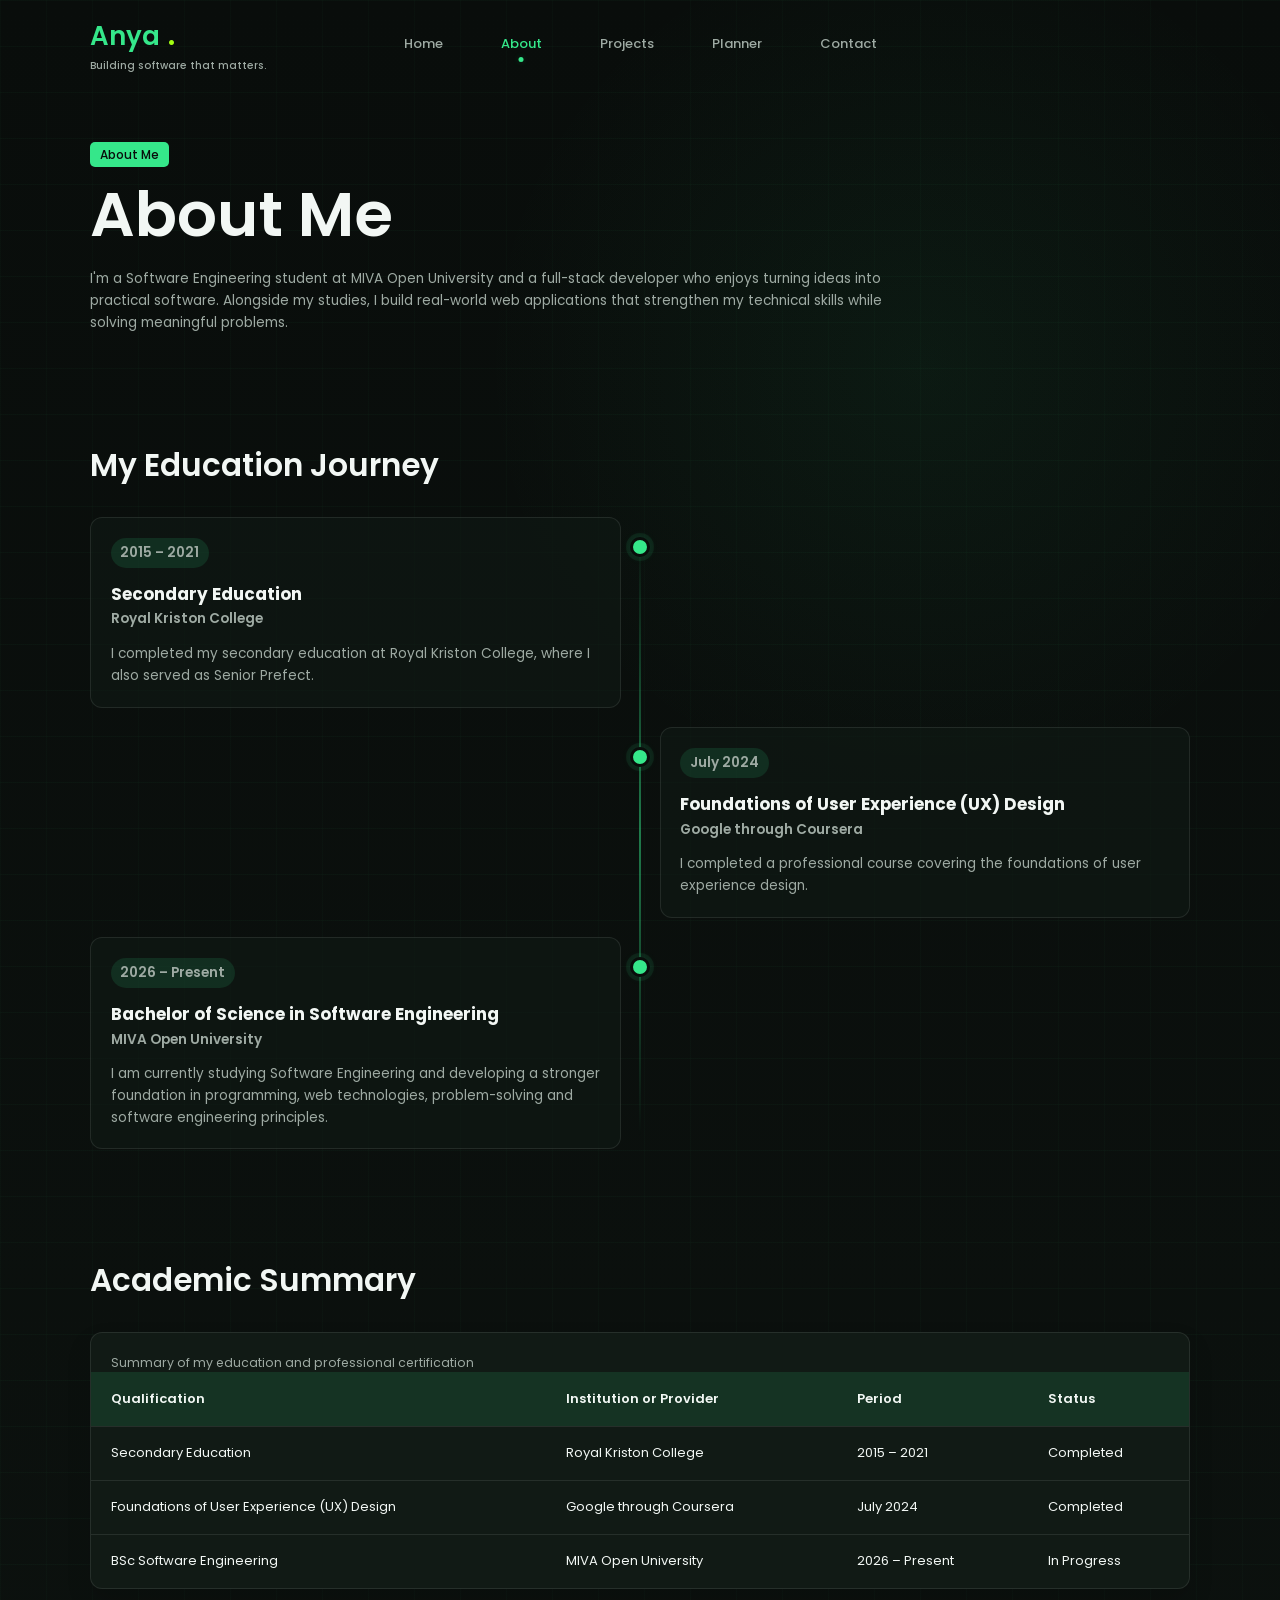
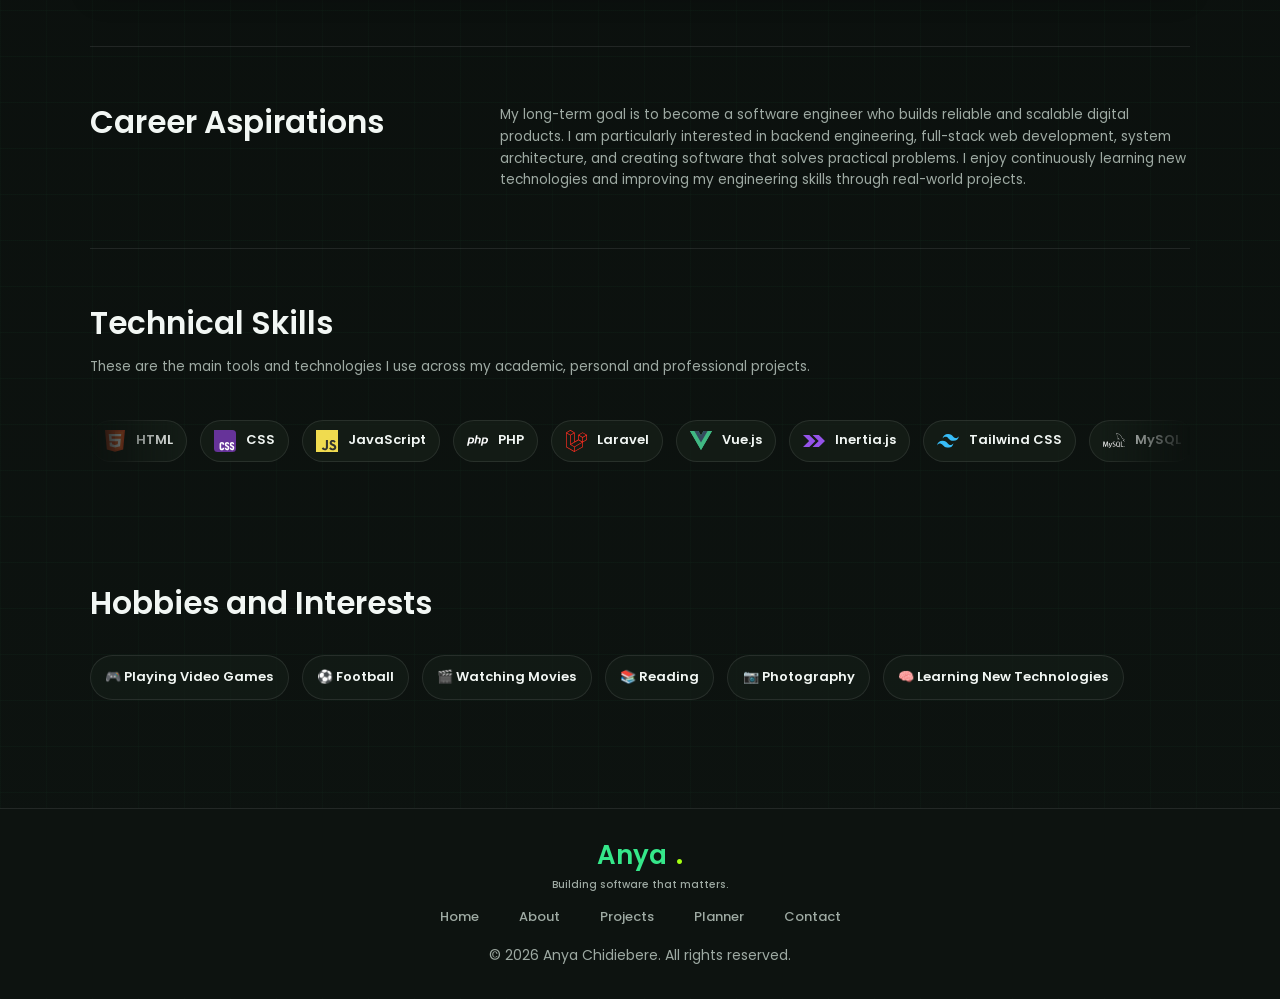
==== commit 5092fd76: "style(site): refresh shared branding and homepage copy" ====
--- a/about.html
+++ b/about.html
@@ -13,8 +13,11 @@
     <header class="site-header" id="header">
         <nav class="site-nav" aria-label="Main navigation">
             <a class="nav-logo" href="index.html" aria-label="Anya home">
-                <span class="nav-name">Anya</span>
-                <span class="nav-dot" aria-hidden="true">.</span>
+                <span class="nav-brand-line">
+                    <span class="nav-name">Anya</span>
+                    <span class="nav-dot" aria-hidden="true">.</span>
+                </span>
+                <span class="nav-tagline">Building software that matters.</span>
             </a>
 
             <div class="nav-menu" id="site-navigation">
@@ -41,7 +44,7 @@
         <section class="about-section about-intro" aria-labelledby="about-title">
             <p class="section-kicker">About Me</p>
             <h1 id="about-title">About Me</h1>
-            <p>I am a Software Engineering student at MIVA Open University and a full-stack developer with practical experience building web applications. I currently work as a Software Developer and Operations Lead at Nervego, where I contribute to software projects and support the company’s daily operations.</p>
+            <p>I'm a Software Engineering student at MIVA Open University and a full-stack developer who enjoys turning ideas into practical software. Alongside my studies, I build real-world web applications that strengthen my technical skills while solving meaningful problems.</p>
         </section>
 
         <!-- Education journey -->
@@ -69,7 +72,7 @@
                 <li class="timeline-item">
                     <article class="timeline-card">
                         <p class="timeline-period">2026 – Present</p>
-                        <h3>BSc Software Engineering</h3>
+                        <h3>Bachelor of Science in Software Engineering</h3>
                         <p class="timeline-institution">MIVA Open University</p>
                         <p>I am currently studying Software Engineering and developing a stronger foundation in programming, web technologies, problem-solving and software engineering principles.</p>
                     </article>
@@ -80,7 +83,7 @@
         <!-- Education table -->
         <section class="about-section" aria-labelledby="education-table-title">
             <div class="top-header about-heading">
-                <h2 id="education-table-title">Education and Certifications</h2>
+                <h2 id="education-table-title">Academic Summary</h2>
             </div>
             <div class="table-wrap">
                 <table class="education-table">
@@ -120,7 +123,7 @@
         <!-- Career aspirations -->
         <section class="about-section career-layout" aria-labelledby="career-title">
             <h2 id="career-title">Career Aspirations</h2>
-            <p>My goal is to become a highly skilled software engineer who can design reliable, maintainable and useful applications. I am especially interested in backend development, full-stack web development and software architecture.</p>
+            <p>My long-term goal is to become a software engineer who builds reliable and scalable digital products. I am particularly interested in backend engineering, full-stack web development, system architecture, and creating software that solves practical problems. I enjoy continuously learning new technologies and improving my engineering skills through real-world projects.</p>
         </section>
 
         <!-- Technical skills -->
@@ -171,7 +174,7 @@
                 <li>⚽ Football</li>
                 <li>🎬 Watching Movies</li>
                 <li>📚 Reading</li>
-                <li>💻 Building Software</li>
+                <li>📷 Photography</li>
                 <li>🧠 Learning New Technologies</li>
             </ul>
         </section>
@@ -180,7 +183,13 @@
     <!-- Site footer -->
     <footer class="site-footer">
         <div class="top-footer">
-            <p>Anya Chidiebere Joshua</p>
+            <a class="footer-logo" href="index.html" aria-label="Anya home">
+                <span class="nav-brand-line">
+                    <span class="nav-name">Anya</span>
+                    <span class="nav-dot" aria-hidden="true">.</span>
+                </span>
+                <span class="nav-tagline">Building software that matters.</span>
+            </a>
         </div>
         <nav class="middle-footer" aria-label="Footer navigation">
             <ul class="footer-menu">
@@ -192,7 +201,7 @@
             </ul>
         </nav>
         <div class="bottom-footer">
-            <p>&copy; 2026 Anya Chidiebere Joshua. All rights reserved.</p>
+            <p>&copy; 2026 Anya Chidiebere. All rights reserved.</p>
         </div>
     </footer>
 
--- a/assets/css/style.css
+++ b/assets/css/style.css
@@ -13,7 +13,7 @@
     --color-primary-strong: #16c96d;
     --color-primary-soft: rgba(53, 231, 138, 0.12);
     --color-accent: #a3ff12;
-    --color-glow: rgba(53, 231, 138, 0.32);
+    --color-glow: rgba(53, 231, 138, 0.18);
     --body-color: var(--color-background);
     --color-white: var(--color-text);
     --text-color: var(--color-text);
@@ -42,6 +42,27 @@
 
 html {
     font-size: 13px;
+    background: var(--color-background);
+    scrollbar-color: rgba(52, 224, 132, 0.48) transparent;
+    scrollbar-width: thin;
+}
+
+::-webkit-scrollbar {
+    width: 5px;
+    height: 5px;
+}
+
+::-webkit-scrollbar-track {
+    background: transparent;
+}
+
+::-webkit-scrollbar-thumb {
+    border-radius: 999px;
+    background: rgba(52, 224, 132, 0.42);
+}
+
+::-webkit-scrollbar-thumb:hover {
+    background: rgba(52, 224, 132, 0.72);
 }
 
 body {
@@ -52,9 +73,11 @@
     line-height: 1.6;
     color: var(--text-color);
     background:
-        radial-gradient(circle at 20% 10%, rgba(53, 231, 138, 0.09), transparent 28rem),
-        radial-gradient(circle at 85% 22%, rgba(163, 255, 18, 0.035), transparent 22rem),
+        radial-gradient(circle at 72% 14%, rgba(53, 231, 138, 0.055), transparent 34rem),
+        linear-gradient(rgba(53, 231, 138, 0.026) 1px, transparent 1px),
+        linear-gradient(90deg, rgba(53, 231, 138, 0.018) 1px, transparent 1px),
         linear-gradient(180deg, var(--color-background), var(--color-background-alt));
+    background-size: auto, 46px 46px, 46px 46px, auto;
 }
 
 a {
@@ -83,6 +106,113 @@
     place-items: center;
     margin: 0 auto;
     padding: calc(var(--header-height) + 4rem) 0 4rem;
+}
+
+.reveal-item {
+    opacity: 0;
+    transform: translateY(42px);
+    transition: opacity 0.85s cubic-bezier(0.2, 0.8, 0.2, 1), transform 0.85s cubic-bezier(0.2, 0.8, 0.2, 1);
+    will-change: opacity, transform;
+}
+
+.reveal-from-top {
+    transform: translateY(-38px);
+}
+
+.reveal-from-left {
+    transform: translateX(-42px);
+}
+
+.reveal-from-right {
+    transform: translateX(42px);
+}
+
+.reveal-item.is-visible {
+    opacity: 1;
+    transform: translate(0, 0);
+}
+
+@keyframes entranceFromTop {
+    from {
+        opacity: 0;
+        transform: translateY(-34px);
+    }
+
+    to {
+        opacity: 1;
+        transform: translateY(0);
+    }
+}
+
+@keyframes entranceFromBottom {
+    from {
+        opacity: 0;
+        transform: translateY(42px);
+    }
+
+    to {
+        opacity: 1;
+        transform: translateY(0);
+    }
+}
+
+@keyframes entranceFromRight {
+    from {
+        opacity: 0;
+        transform: translateX(46px);
+    }
+
+    to {
+        opacity: 1;
+        transform: translateX(0);
+    }
+}
+
+.home-hero .hero-label,
+.home-hero h1,
+.home-hero .hero-welcome,
+.home-hero .hero-bio,
+.home-hero .hero-actions,
+.home-hero .hero-socials,
+.home-hero .hero-image-area {
+    animation-duration: 0.9s;
+    animation-fill-mode: both;
+    animation-timing-function: cubic-bezier(0.2, 0.8, 0.2, 1);
+}
+
+.home-hero .hero-label {
+    animation-name: entranceFromTop;
+    animation-delay: 0.08s;
+}
+
+.home-hero h1 {
+    animation-name: entranceFromBottom;
+    animation-delay: 0.2s;
+}
+
+.home-hero .hero-welcome {
+    animation-name: entranceFromBottom;
+    animation-delay: 0.34s;
+}
+
+.home-hero .hero-bio {
+    animation-name: entranceFromBottom;
+    animation-delay: 0.48s;
+}
+
+.home-hero .hero-actions {
+    animation-name: entranceFromBottom;
+    animation-delay: 0.62s;
+}
+
+.home-hero .hero-socials {
+    animation-name: entranceFromBottom;
+    animation-delay: 0.76s;
+}
+
+.home-hero .hero-image-area {
+    animation-name: entranceFromRight;
+    animation-delay: 0.42s;
 }
 
 /* Header and navigation */
@@ -98,18 +228,36 @@
     transition: height 0.3s ease, box-shadow 0.3s ease, background-color 0.3s ease, border-color 0.3s ease;
 }
 
+.site-header::before {
+    content: "";
+    position: absolute;
+    inset: 0;
+    pointer-events: none;
+    background: transparent;
+    backdrop-filter: none;
+    -webkit-backdrop-filter: none;
+    transition: background-color 0.3s ease, backdrop-filter 0.3s ease;
+    z-index: 0;
+}
+
 .site-header.header-scrolled {
     height: var(--header-height-scrolled);
-    background: rgba(9, 13, 11, 0.82);
+    background: transparent;
     border-bottom-color: var(--border-color);
     box-shadow: 0 12px 28px rgba(0, 0, 0, 0.28);
+}
+
+.site-header.header-scrolled::before {
+    background: rgba(9, 13, 11, 0.82);
     backdrop-filter: blur(16px);
+    -webkit-backdrop-filter: blur(16px);
 }
 
 .site-nav {
     width: min(100% - 2rem, var(--max-width));
     height: 100%;
     position: relative;
+    z-index: 1;
     display: grid;
     grid-template-columns: 1fr auto 1fr;
     align-items: center;
@@ -119,23 +267,38 @@
 
 .nav-logo {
     display: inline-flex;
+    align-items: flex-start;
+    flex-direction: column;
+    justify-self: start;
+    gap: 0.18rem;
+    min-width: 5rem;
+}
+
+.nav-brand-line {
+    display: inline-flex;
     align-items: baseline;
-    justify-self: start;
     gap: 0.65rem;
-    min-width: 5rem;
 }
 
 .nav-name {
-    font-size: 30px;
+    font-size: 2rem;
     font-weight: 600;
     color: var(--brand-color);
 }
 
 .nav-dot {
-    font-size: 3.35rem;
+    font-size: 2rem;
     font-weight: 700;
     line-height: 1;
     color: var(--color-accent);
+}
+
+.nav-tagline {
+    color: var(--color-muted);
+    font-size: 0.78rem;
+    font-weight: 500;
+    line-height: 1.2;
+    white-space: nowrap;
 }
 
 .nav-menu,
@@ -183,7 +346,7 @@
     transform: translateX(-50%);
     border-radius: 50%;
     background: var(--color-primary);
-    box-shadow: 0 0 10px var(--color-glow);
+    box-shadow: 0 0 6px rgba(53, 231, 138, 0.2);
 }
 
 .nav-menu-btn {
@@ -212,23 +375,53 @@
     height: 2px;
     border-radius: 999px;
     background: currentColor;
+    transition: transform 0.24s ease, opacity 0.24s ease;
+}
+
+.nav-menu-btn[aria-expanded="true"] span:nth-child(1) {
+    transform: translateY(0.46rem) rotate(45deg);
+}
+
+.nav-menu-btn[aria-expanded="true"] span:nth-child(2) {
+    opacity: 0;
+}
+
+.nav-menu-btn[aria-expanded="true"] span:nth-child(3) {
+    transform: translateY(-0.46rem) rotate(-45deg);
 }
 
 /* Homepage Hero */
 .home-wrapper {
     display: block;
+    position: relative;
+    overflow: clip;
 }
 
 .home-hero {
     min-height: calc(100vh - var(--header-height) - 8rem);
-    display: flex;
-    align-items: center;
-    justify-content: space-between;
-    gap: 5rem;
+    display: grid;
+    grid-template-columns: minmax(0, 1.6fr) minmax(280px, 0.8fr);
+    align-items: center;
+    gap: clamp(3rem, 7vw, 6rem);
+    position: relative;
+    z-index: 0;
+}
+
+.home-hero::before {
+    content: "";
+    position: absolute;
+    right: -8%;
+    top: 15%;
+    width: min(42vw, 34rem);
+    height: min(42vw, 34rem);
+    border-radius: 50%;
+    background: radial-gradient(circle, rgba(53, 231, 138, 0.075), transparent 68%);
+    pointer-events: none;
+    z-index: -1;
 }
 
 .hero-text {
-    width: 52%;
+    max-width: 720px;
 }
 
 .hero-label,
@@ -245,25 +438,26 @@
 }
 
 .hero-text h1 {
-    max-width: 12em;
-    margin-bottom: var(--space-lg);
-    color: var(--text-color);
-    font-size: clamp(3rem, 6vw, 5rem);
-    font-weight: 600;
-    line-height: 1.12;
+    max-width: 9.8em;
+    margin-bottom: var(--space-md);
+    color: var(--text-color);
+    font-size: clamp(3.25rem, 4.9vw, 4rem);
+    font-weight: 600;
+    line-height: 1.05;
 }
 
 .hero-welcome {
-    margin-bottom: var(--space-sm);
+    max-width: 34rem;
+    margin-bottom: var(--space-md);
     color: var(--color-primary);
     font-size: 1.2rem;
     font-weight: 600;
 }
 
 .hero-bio {
-    max-width: 48rem;
+    max-width: 50rem;
     margin-bottom: var(--space-xl);
-    color: var(--text-color);
+    color: var(--text-color-muted);
     font-size: 1.05rem;
 }
 
@@ -272,6 +466,7 @@
     align-items: center;
     gap: var(--space-lg);
     flex-wrap: wrap;
+    margin-bottom: var(--space-lg);
 }
 
 .hero-button {
@@ -288,7 +483,7 @@
 .primary-button {
     color: var(--color-background);
     background: var(--color-primary);
-    box-shadow: 0 0 22px rgba(53, 231, 138, 0.18);
+    box-shadow: 0 10px 24px rgba(0, 0, 0, 0.2);
 }
 
 .primary-button:hover {
@@ -306,24 +501,85 @@
     background: var(--color-primary);
 }
 
+.hero-socials {
+    display: flex;
+    align-items: center;
+    gap: var(--space-sm);
+    flex-wrap: wrap;
+}
+
+.hero-social-link {
+    display: inline-flex;
+    align-items: center;
+    gap: 0.55rem;
+    min-height: 2.6rem;
+    padding: 0 0.95rem;
+    border: 1px solid var(--border-color);
+    border-radius: var(--radius-sm);
+    color: var(--color-muted);
+    background: rgba(17, 26, 21, 0.42);
+    font-size: 0.95rem;
+    font-weight: 600;
+    transition: border-color 0.3s ease, color 0.3s ease, background-color 0.3s ease, box-shadow 0.3s ease, transform 0.3s ease;
+}
+
+.hero-social-link:hover,
+.hero-social-link:focus-visible {
+    border-color: rgba(53, 231, 138, 0.38);
+    color: var(--color-primary);
+    background: rgba(53, 231, 138, 0.075);
+}
+
+.social-icon {
+    width: 1rem;
+    height: 1rem;
+    display: inline-block;
+    flex: 0 0 auto;
+    background: currentColor;
+    -webkit-mask-position: center;
+    mask-position: center;
+    -webkit-mask-repeat: no-repeat;
+    mask-repeat: no-repeat;
+    -webkit-mask-size: contain;
+    mask-size: contain;
+}
+
+.github-icon {
+    -webkit-mask-image: url("../icons/github.svg");
+    mask-image: url("../icons/github.svg");
+}
+
+.linkedin-icon {
+    -webkit-mask-image: url("../icons/linkedin.svg");
+    mask-image: url("../icons/linkedin.svg");
+}
+
+.email-icon {
+    -webkit-mask-image: url("../icons/email.svg");
+    mask-image: url("../icons/email.svg");
+}
+
+.whatsapp-icon {
+    -webkit-mask-image: url("../icons/whatsapp.svg");
+    mask-image: url("../icons/whatsapp.svg");
+}
+
 .hero-image-area {
-    width: 48%;
     display: flex;
     justify-content: flex-end;
     align-items: center;
 }
 
 .profile-image {
-    width: min(34vw, 380px);
-    height: min(34vw, 380px);
+    width: min(31vw, 360px);
+    height: min(31vw, 360px);
     min-width: 260px;
     min-height: 260px;
     overflow: hidden;
-    border-radius: 55% 45% 55% 45%;
-    border: 1px solid rgba(53, 231, 138, 0.18);
+    border-radius: 50%;
+    border: 1px solid rgba(53, 231, 138, 0.28);
     background: var(--color-surface);
-    box-shadow: 0 0 45px rgba(53, 231, 138, 0.14), 0 24px 45px rgba(0, 0, 0, 0.38);
-    animation: imageFloat 7s ease-in-out infinite;
+    box-shadow: 0 0 0 8px rgba(53, 231, 138, 0.035), 0 22px 42px rgba(0, 0, 0, 0.34);
 }
 
 .profile-image img {
@@ -357,7 +613,7 @@
 
 .about-section {
     max-width: 100%;
-    padding-block: 4rem;
+    padding-block: 4.35rem;
 }
 
 .about-section:first-child {
@@ -438,7 +694,7 @@
     border: 3px solid var(--color-background);
     border-radius: 50%;
     background: var(--color-primary);
-    box-shadow: 0 0 0 4px rgba(53, 231, 138, 0.12), 0 0 18px rgba(53, 231, 138, 0.2);
+    box-shadow: 0 0 0 4px rgba(53, 231, 138, 0.08), 0 0 10px rgba(53, 231, 138, 0.12);
     z-index: 1;
 }
 
@@ -447,6 +703,7 @@
     border: 1px solid var(--border-color);
     border-radius: 12px;
     background: rgba(17, 26, 21, 0.58);
+    transition: border-color 0.3s ease, box-shadow 0.3s ease, transform 0.3s ease;
 }
 
 .timeline-item:nth-child(odd) .timeline-card {
@@ -485,7 +742,8 @@
     border: 1px solid var(--border-color);
     border-radius: 12px;
     background: var(--color-surface);
-    box-shadow: 0 16px 30px rgba(0, 0, 0, 0.18);
+    box-shadow: 0 12px 24px rgba(0, 0, 0, 0.14);
+    transition: border-color 0.3s ease, box-shadow 0.3s ease, transform 0.3s ease;
 }
 
 .education-table {
@@ -534,27 +792,8 @@
     max-width: 100%;
     overflow: hidden;
     padding-block: var(--space-sm);
-}
-
-.skills-marquee::before,
-.skills-marquee::after {
-    content: "";
-    position: absolute;
-    top: 0;
-    z-index: 1;
-    width: 6rem;
-    height: 100%;
-    pointer-events: none;
-}
-
-.skills-marquee::before {
-    left: 0;
-    background: linear-gradient(to right, var(--body-color), rgba(9, 13, 11, 0));
-}
-
-.skills-marquee::after {
-    right: 0;
-    background: linear-gradient(to left, var(--body-color), rgba(9, 13, 11, 0));
+    -webkit-mask-image: linear-gradient(to right, transparent 0, #000 7rem, #000 calc(100% - 7rem), transparent 100%);
+    mask-image: linear-gradient(to right, transparent 0, #000 7rem, #000 calc(100% - 7rem), transparent 100%);
 }
 
 .skills-track {
@@ -568,8 +807,8 @@
     display: flex;
     align-items: center;
     flex-shrink: 0;
-    gap: var(--space-md);
-    padding-right: var(--space-md);
+    gap: 1rem;
+    padding-right: 1rem;
 }
 
 .skills-marquee:hover .skills-track,
@@ -583,12 +822,14 @@
     align-items: center;
     justify-content: center;
     gap: var(--space-sm);
+    min-width: max-content;
     padding: 0.7rem 1rem;
     border: 1px solid var(--border-color);
     border-radius: 999px;
     background: rgba(22, 32, 25, 0.74);
     color: var(--text-color);
     font-weight: 600;
+    transition: border-color 0.3s ease, box-shadow 0.3s ease, transform 0.3s ease;
 }
 
 .skill-item img {
@@ -624,6 +865,908 @@
     color: var(--text-color);
     font-weight: 600;
     text-align: center;
+    transition: border-color 0.3s ease, box-shadow 0.3s ease, transform 0.3s ease;
+}
+
+/* Projects Page */
+.projects-wrapper {
+    display: block;
+    padding-bottom: 5rem;
+}
+
+.projects-intro {
+    max-width: 820px;
+    margin-right: auto;
+    padding-bottom: 4rem;
+}
+
+.projects-intro h1 {
+    margin-bottom: var(--space-lg);
+    color: var(--text-color);
+    font-size: clamp(3rem, 6vw, 4.8rem);
+    font-weight: 600;
+    line-height: 1.1;
+}
+
+.projects-intro p:not(.section-kicker) {
+    color: var(--text-color-muted);
+    font-size: 1.05rem;
+}
+
+.project-showcase {
+    display: grid;
+}
+
+.project-row {
+    display: grid;
+    grid-template-columns: minmax(0, 1.16fr) minmax(22rem, 0.84fr);
+    gap: clamp(2rem, 5vw, 4.5rem);
+    align-items: center;
+    padding-block: 5rem;
+    border-top: 1px solid var(--border-color);
+}
+
+.project-row:last-child {
+    border-bottom: 1px solid var(--border-color);
+}
+
+.project-row-reverse {
+    grid-template-columns: minmax(22rem, 0.84fr) minmax(0, 1.16fr);
+}
+
+.project-row-reverse .project-media {
+    grid-column: 2;
+}
+
+.project-row-reverse .project-info {
+    grid-column: 1;
+    grid-row: 1;
+}
+
+.project-featured {
+    padding-top: 4rem;
+}
+
+.project-media {
+    overflow: hidden;
+    width: 100%;
+    aspect-ratio: 16 / 9;
+    padding: 0.9rem;
+    border: 1px solid var(--border-color);
+    border-radius: 16px;
+    background:
+        linear-gradient(135deg, rgba(53, 231, 138, 0.09), transparent 44%),
+        var(--color-surface);
+    transition: border-color 0.35s ease, box-shadow 0.35s ease, transform 0.35s ease;
+}
+
+.project-image {
+    display: block;
+    width: 100%;
+    height: 100%;
+    border-radius: 10px;
+    object-fit: contain;
+    transition: transform 0.38s cubic-bezier(0.2, 0.8, 0.2, 1);
+}
+
+.web-project-image {
+    object-position: center top;
+}
+
+.portrait-project-image {
+    object-position: center;
+}
+
+.mobile-media {
+    display: flex;
+    align-items: center;
+    justify-content: center;
+}
+
+.mobile-preview-gallery {
+    width: 100%;
+    height: 100%;
+    display: grid;
+    grid-template-columns: 0.88fr 1fr 0.88fr;
+    align-items: center;
+    gap: clamp(0.45rem, 1.4vw, 0.9rem);
+    transition: transform 0.38s cubic-bezier(0.2, 0.8, 0.2, 1);
+}
+
+.mobile-preview-image {
+    width: 100%;
+    height: 86%;
+    align-self: center;
+    border: 1px solid rgba(255, 255, 255, 0.08);
+    border-radius: 14px;
+    background: rgba(7, 13, 10, 0.82);
+    object-fit: contain;
+    object-position: center;
+}
+
+.featured-preview {
+    height: 96%;
+    border-color: rgba(53, 231, 138, 0.2);
+}
+
+.project-placeholder {
+    min-height: 100%;
+    height: 100%;
+    display: grid;
+    place-items: center;
+    padding: var(--space-xl);
+    border: 1px solid var(--border-color);
+    border-radius: 16px;
+    background:
+        linear-gradient(135deg, rgba(53, 231, 138, 0.11), transparent 42%),
+        var(--color-surface);
+    color: var(--color-muted);
+    text-align: center;
+}
+
+.project-placeholder span {
+    max-width: 18rem;
+    font-weight: 600;
+}
+
+.project-info {
+    min-width: 0;
+}
+
+.project-meta {
+    display: flex;
+    align-items: center;
+    gap: var(--space-sm);
+    flex-wrap: wrap;
+    margin-bottom: var(--space-sm);
+}
+
+.project-meta p {
+    color: var(--color-primary);
+    font-size: 0.95rem;
+    font-weight: 600;
+}
+
+.project-status {
+    display: inline-flex;
+    align-items: center;
+    width: fit-content;
+    margin-bottom: var(--space-md);
+    padding: 0.28rem 0.65rem;
+    border: 1px solid var(--border-color);
+    border-radius: 999px;
+    color: var(--color-muted);
+    background: rgba(22, 32, 25, 0.62);
+    font-size: 0.9rem;
+    font-weight: 600;
+}
+
+.status-completed {
+    border-color: rgba(53, 231, 138, 0.26);
+    color: var(--color-primary);
+    background: rgba(53, 231, 138, 0.08);
+}
+
+.status-development {
+    border-color: rgba(232, 186, 82, 0.28);
+    color: #e3bf6a;
+    background: rgba(232, 186, 82, 0.08);
+}
+
+.status-offline {
+    color: var(--color-muted);
+    background: rgba(255, 255, 255, 0.04);
+}
+
+.project-info h2 {
+    margin-bottom: var(--space-md);
+    color: var(--text-color);
+    font-size: clamp(2rem, 4vw, 3.2rem);
+    font-weight: 600;
+    line-height: 1.15;
+}
+
+.project-info > p {
+    color: var(--text-color-muted);
+    font-size: 1.04rem;
+}
+
+.project-tech-list {
+    display: flex;
+    flex-wrap: wrap;
+    gap: 0.55rem;
+    margin-top: var(--space-xl);
+}
+
+.ownership-badge {
+    display: inline-flex;
+    width: fit-content;
+    margin-top: var(--space-md);
+    padding: 0.34rem 0.7rem;
+    border: 1px solid rgba(53, 231, 138, 0.2);
+    border-radius: 999px;
+    color: var(--text-color);
+    background: rgba(53, 231, 138, 0.055);
+    font-size: 0.88rem;
+    font-weight: 600;
+}
+
+.project-tech-list li {
+    display: inline-flex;
+    align-items: center;
+    gap: 0.42rem;
+    padding: 0.42rem 0.62rem;
+    border: 1px solid rgba(255, 255, 255, 0.08);
+    border-radius: var(--radius-sm);
+    color: var(--text-color);
+    background: rgba(22, 32, 25, 0.48);
+    font-size: 0.88rem;
+    font-weight: 500;
+}
+
+.project-tech-list img {
+    width: 1.35rem;
+    height: 1.35rem;
+    object-fit: contain;
+}
+
+.project-links {
+    display: flex;
+    flex-wrap: wrap;
+    gap: var(--space-sm);
+    margin-top: var(--space-xl);
+}
+
+.project-link {
+    display: inline-flex;
+    align-items: center;
+    justify-content: center;
+    min-height: 3rem;
+    padding: 0 var(--space-md);
+    border: 1px solid var(--border-color);
+    border-radius: var(--radius-sm);
+    font-weight: 600;
+    transition: border-color 0.3s ease, background-color 0.3s ease, color 0.3s ease, transform 0.3s ease;
+}
+
+.project-link:hover,
+.project-link:focus-visible {
+    border-color: rgba(53, 231, 138, 0.38);
+    color: var(--color-primary);
+    background: rgba(53, 231, 138, 0.075);
+    outline: none;
+}
+
+.primary-project-link {
+    border-color: transparent;
+    color: var(--color-background);
+    background: var(--color-primary);
+}
+
+.primary-project-link:hover,
+.primary-project-link:focus-visible {
+    color: var(--color-background);
+    background: var(--color-accent);
+}
+
+.project-link.unavailable {
+    color: var(--color-muted);
+    background: rgba(22, 32, 25, 0.58);
+    cursor: default;
+}
+
+.project-link.unavailable:hover {
+    border-color: var(--border-color);
+    color: var(--color-muted);
+    background: rgba(22, 32, 25, 0.58);
+}
+
+.project-note-badge {
+    display: inline-flex;
+    align-items: center;
+    justify-content: center;
+    min-height: 3rem;
+    padding: 0 var(--space-md);
+    border: 1px solid var(--border-color);
+    border-radius: var(--radius-sm);
+    color: var(--color-muted);
+    background: rgba(22, 32, 25, 0.44);
+    font-weight: 600;
+}
+
+.private-repository-label {
+    gap: 0.5rem;
+}
+
+.project-lock-icon {
+    display: inline-block;
+    flex: 0 0 auto;
+    width: 1rem;
+    height: 1rem;
+    background: currentColor;
+    -webkit-mask-image: url("../icons/lock.svg");
+    mask-image: url("../icons/lock.svg");
+    -webkit-mask-position: center;
+    mask-position: center;
+    -webkit-mask-repeat: no-repeat;
+    mask-repeat: no-repeat;
+    -webkit-mask-size: contain;
+    mask-size: contain;
+}
+
+.portfolio-walkthrough {
+    padding-top: 4rem;
+}
+
+.walkthrough-content {
+    max-width: 760px;
+    margin-bottom: var(--space-xl);
+}
+
+.walkthrough-content h2 {
+    margin-bottom: var(--space-md);
+    color: var(--text-color);
+    font-size: clamp(2rem, 4vw, 3rem);
+    font-weight: 600;
+}
+
+.walkthrough-content p:not(.section-kicker) {
+    color: var(--text-color-muted);
+    font-size: 1rem;
+}
+
+.walkthrough-video-frame {
+    overflow: hidden;
+    border: 1px solid var(--border-color);
+    border-radius: var(--radius-lg);
+    background: rgba(22, 32, 25, 0.68);
+}
+
+.walkthrough-video {
+    display: block;
+    width: 100%;
+    aspect-ratio: 16 / 9;
+    background: var(--surface-color);
+}
+
+.walkthrough-status {
+    padding: 0.9rem 1rem;
+    border-top: 1px solid var(--border-color);
+    color: var(--color-muted);
+    background: rgba(22, 32, 25, 0.54);
+    font-weight: 600;
+    text-align: center;
+}
+
+/* Academic Planner */
+.planner-wrapper {
+    display: block;
+    padding-bottom: 5rem;
+}
+
+.planner-intro {
+    max-width: 820px;
+    margin-right: auto;
+    padding-bottom: 4rem;
+}
+
+.planner-intro h1 {
+    margin-bottom: var(--space-lg);
+    color: var(--text-color);
+    font-size: clamp(3rem, 6vw, 4.8rem);
+    font-weight: 600;
+    line-height: 1.1;
+}
+
+.planner-intro p:not(.section-kicker) {
+    color: var(--text-color-muted);
+    font-size: 1.05rem;
+}
+
+.planner-panel {
+    display: grid;
+    grid-template-columns: minmax(0, 1.35fr) minmax(16rem, 0.65fr);
+    gap: clamp(1.5rem, 4vw, 3rem);
+    align-items: start;
+    padding-block: 4rem;
+    border-top: 1px solid var(--border-color);
+    border-bottom: 1px solid var(--border-color);
+}
+
+.task-form {
+    display: grid;
+    grid-template-columns: repeat(2, minmax(0, 1fr));
+    gap: var(--space-lg);
+    padding: var(--space-xl);
+    border: 1px solid var(--border-color);
+    border-radius: 14px;
+    background: rgba(17, 26, 21, 0.72);
+}
+
+.form-field {
+    display: grid;
+    gap: 0.55rem;
+}
+
+.form-field label {
+    color: var(--text-color);
+    font-weight: 600;
+}
+
+.form-field input,
+.form-field select {
+    width: 100%;
+    min-height: 3.4rem;
+    padding: 0 1rem;
+    border: 1px solid var(--border-color);
+    border-radius: var(--radius-sm);
+    color: var(--text-color);
+    background: var(--color-surface-soft);
+    font: inherit;
+}
+
+.form-field input::placeholder {
+    color: rgba(158, 170, 163, 0.72);
+}
+
+.form-field input:focus,
+.form-field select:focus {
+    border-color: rgba(53, 231, 138, 0.46);
+    outline: none;
+}
+
+.form-field input[aria-invalid="true"],
+.form-field select[aria-invalid="true"] {
+    border-color: var(--color-accent);
+}
+
+.form-message {
+    grid-column: 1 / -1;
+    min-height: 1.5rem;
+    color: var(--color-accent);
+    font-weight: 600;
+}
+
+.form-message.is-success {
+    color: var(--color-primary);
+}
+
+.planner-button {
+    grid-column: 1 / -1;
+    min-height: 3.4rem;
+    border: 0;
+    border-radius: var(--radius-sm);
+    color: var(--color-background);
+    background: var(--color-primary);
+    font-weight: 700;
+    cursor: pointer;
+    transition: background-color 0.3s ease, transform 0.3s ease;
+}
+
+.planner-button:hover {
+    background: var(--color-accent);
+    transform: translateY(-1px);
+}
+
+.task-summary {
+    display: grid;
+    gap: var(--space-md);
+}
+
+.summary-item {
+    display: flex;
+    align-items: center;
+    justify-content: space-between;
+    gap: var(--space-lg);
+    padding: 1rem;
+    border: 1px solid var(--border-color);
+    border-radius: 12px;
+    background: rgba(17, 26, 21, 0.48);
+    transition: border-color 0.3s ease, box-shadow 0.3s ease, transform 0.3s ease;
+}
+
+.summary-item span {
+    color: var(--color-muted);
+    font-weight: 600;
+}
+
+.summary-item strong {
+    color: var(--color-primary);
+    font-size: 1.8rem;
+    line-height: 1;
+}
+
+.task-section {
+    padding-block: 4rem 0;
+}
+
+.task-section-heading {
+    margin-bottom: var(--space-xl);
+}
+
+.task-section-heading h2 {
+    color: var(--text-color);
+    font-size: clamp(1.8rem, 3vw, 2.4rem);
+    font-weight: 600;
+}
+
+.empty-state {
+    padding: 2rem;
+    border: 1px dashed rgba(53, 231, 138, 0.25);
+    border-radius: 14px;
+    background: rgba(22, 32, 25, 0.36);
+}
+
+.empty-state.is-hidden {
+    display: none;
+}
+
+.empty-state h3 {
+    margin-bottom: var(--space-xs);
+    color: var(--text-color);
+    font-size: 1.35rem;
+}
+
+.empty-state p {
+    color: var(--color-muted);
+}
+
+.task-list {
+    display: grid;
+    gap: var(--space-md);
+}
+
+.task-item {
+    display: grid;
+    grid-template-columns: minmax(0, 1fr) auto;
+    gap: var(--space-lg);
+    align-items: center;
+    padding: 1.2rem 0;
+    border-bottom: 1px solid var(--border-color);
+}
+
+.task-item:first-child {
+    border-top: 1px solid var(--border-color);
+}
+
+.task-item.is-completed {
+    opacity: 0.68;
+}
+
+.task-item.is-completed .task-title {
+    text-decoration: line-through;
+}
+
+.task-content {
+    display: grid;
+    gap: 0.6rem;
+}
+
+.task-title {
+    color: var(--text-color);
+    font-size: 1.2rem;
+    font-weight: 600;
+}
+
+.task-meta {
+    display: flex;
+    align-items: center;
+    flex-wrap: wrap;
+    gap: 0.35rem 0.5rem;
+    color: var(--color-muted);
+    font-size: 0.95rem;
+}
+
+.task-meta time::before {
+    content: "·";
+    margin-right: 0.5rem;
+    color: rgba(158, 170, 163, 0.7);
+}
+
+.task-badges {
+    display: flex;
+    align-items: center;
+    flex-wrap: wrap;
+    gap: 0.5rem;
+}
+
+.task-state {
+    display: inline-flex;
+    padding: 0.2rem 0.55rem;
+    border: 1px solid var(--border-color);
+    border-radius: 999px;
+    color: var(--color-muted);
+    font-size: 0.85rem;
+    font-weight: 600;
+}
+
+.priority-label {
+    display: inline-flex;
+    padding: 0.15rem 0.5rem;
+    border: 1px solid rgba(53, 231, 138, 0.16);
+    border-radius: 999px;
+    background: rgba(53, 231, 138, 0.06);
+    color: var(--text-color);
+    font-weight: 600;
+}
+
+.task-actions {
+    display: flex;
+    align-items: center;
+    gap: var(--space-sm);
+}
+
+.task-action {
+    min-height: 2.7rem;
+    padding: 0 0.85rem;
+    border: 1px solid var(--border-color);
+    border-radius: var(--radius-sm);
+    color: var(--text-color);
+    background: rgba(22, 32, 25, 0.62);
+    font-weight: 600;
+    cursor: pointer;
+    transition: border-color 0.3s ease, background-color 0.3s ease;
+}
+
+.task-action:hover {
+    border-color: rgba(53, 231, 138, 0.38);
+    background: var(--color-primary-soft);
+}
+
+.task-action.delete-action:hover {
+    border-color: rgba(255, 255, 255, 0.18);
+    background: rgba(255, 255, 255, 0.06);
+}
+
+/* Contact Page */
+.contact-wrapper {
+    display: block;
+    padding-bottom: 5rem;
+}
+
+.contact-intro {
+    max-width: 820px;
+    margin-right: auto;
+    padding-bottom: 4rem;
+}
+
+.contact-intro h1 {
+    margin-bottom: var(--space-lg);
+    color: var(--text-color);
+    font-size: clamp(3rem, 6vw, 4.8rem);
+    font-weight: 600;
+    line-height: 1.1;
+}
+
+.contact-intro p:not(.section-kicker) {
+    color: var(--text-color-muted);
+    font-size: 1.05rem;
+}
+
+.contact-layout {
+    display: grid;
+    grid-template-columns: minmax(14rem, 0.65fr) minmax(0, 1.35fr);
+    gap: clamp(2rem, 5vw, 4rem);
+    align-items: start;
+    padding-block: 4rem;
+    border-top: 1px solid var(--border-color);
+}
+
+.contact-details h2 {
+    margin-bottom: var(--space-xl);
+    color: var(--text-color);
+    font-size: clamp(1.5rem, 2.6vw, 2rem);
+    font-weight: 600;
+}
+
+.contact-info-list {
+    display: grid;
+    gap: var(--space-lg);
+}
+
+.contact-info-item {
+    padding-bottom: var(--space-lg);
+    border-bottom: 1px solid var(--border-color);
+}
+
+.contact-info-item dt {
+    margin-bottom: var(--space-xs);
+    color: var(--color-primary);
+    font-weight: 600;
+}
+
+.contact-info-item dd,
+.contact-info-item a {
+    color: var(--color-muted);
+}
+
+.contact-info-item a {
+    transition: color 0.3s ease;
+}
+
+.contact-info-item a:hover {
+    color: var(--color-primary);
+}
+
+.contact-status-card,
+.contact-interest {
+    margin-top: var(--space-xl);
+    padding: 1.1rem;
+    border: 1px solid var(--border-color);
+    border-radius: 14px;
+    background: rgba(17, 26, 21, 0.6);
+    transition: border-color 0.3s ease, box-shadow 0.3s ease, transform 0.3s ease;
+}
+
+.contact-status-card h3,
+.contact-interest h3 {
+    margin-bottom: var(--space-sm);
+    color: var(--text-color);
+    font-size: 1rem;
+    font-weight: 600;
+}
+
+.contact-status-card p {
+    display: flex;
+    align-items: center;
+    gap: 0.55rem;
+    color: var(--color-muted);
+    font-weight: 600;
+}
+
+.status-dot {
+    width: 0.65rem;
+    height: 0.65rem;
+    border-radius: 50%;
+    background: var(--color-primary);
+    box-shadow: 0 0 0 4px rgba(53, 231, 138, 0.1);
+}
+
+.contact-interest ul {
+    display: grid;
+    gap: 0.55rem;
+}
+
+.contact-interest li {
+    padding: 0.55rem 0;
+    border-bottom: 1px solid var(--border-color);
+    color: var(--color-muted);
+    font-weight: 500;
+}
+
+.contact-interest li:last-child {
+    border-bottom: 0;
+}
+
+.contact-form {
+    display: grid;
+    gap: var(--space-lg);
+    padding: var(--space-xl);
+    border: 1px solid var(--border-color);
+    border-radius: 14px;
+    background: rgba(17, 26, 21, 0.72);
+}
+
+.contact-options {
+    grid-column: 2;
+    display: grid;
+    gap: var(--space-lg);
+    padding-top: var(--space-lg);
+}
+
+.contact-options h2 {
+    color: var(--text-color);
+    font-size: clamp(1.35rem, 2vw, 1.65rem);
+    font-weight: 600;
+}
+
+.contact-options p {
+    max-width: 34rem;
+    color: var(--text-color-muted);
+}
+
+.contact-option-links {
+    display: flex;
+    align-items: center;
+    flex-wrap: wrap;
+    gap: var(--space-sm);
+}
+
+.contact-field {
+    display: grid;
+    gap: 0.55rem;
+}
+
+.contact-field label {
+    color: var(--text-color);
+    font-weight: 600;
+}
+
+.contact-field input,
+.contact-field textarea {
+    width: 100%;
+    min-height: 3.4rem;
+    padding: 0 1rem;
+    border: 1px solid var(--border-color);
+    border-radius: var(--radius-sm);
+    color: var(--text-color);
+    background: var(--color-surface-soft);
+    font: inherit;
+}
+
+.contact-field textarea {
+    min-height: 10rem;
+    padding-block: 1rem;
+    resize: vertical;
+}
+
+.contact-field input::placeholder,
+.contact-field textarea::placeholder {
+    color: rgba(158, 170, 163, 0.72);
+}
+
+.contact-field input:focus,
+.contact-field textarea:focus {
+    border-color: rgba(53, 231, 138, 0.46);
+    outline: none;
+}
+
+.contact-field input[aria-invalid="true"],
+.contact-field textarea[aria-invalid="true"] {
+    border-color: var(--color-accent);
+}
+
+.contact-form-message {
+    min-height: 1.5rem;
+    color: var(--color-accent);
+    font-weight: 600;
+}
+
+.contact-form-message.is-success {
+    color: var(--color-primary);
+}
+
+.contact-submit {
+    min-height: 3.4rem;
+    border: 0;
+    border-radius: var(--radius-sm);
+    color: var(--color-background);
+    background: var(--color-primary);
+    font-weight: 700;
+    cursor: pointer;
+    transition: background-color 0.3s ease, transform 0.3s ease;
+}
+
+.contact-submit:hover {
+    background: var(--color-accent);
+    transform: translateY(-1px);
+}
+
+@media (hover: hover) and (pointer: fine) {
+    .project-media:hover {
+        border-color: rgba(53, 231, 138, 0.34);
+        box-shadow: 0 10px 28px rgba(36, 226, 137, 0.08);
+    }
+
+    .project-media:hover .project-image,
+    .project-media:hover .mobile-preview-gallery {
+        transform: scale(1.03);
+    }
+
+    .timeline-card:hover,
+    .table-wrap:hover,
+    .skill-item:hover,
+    .skill-item:focus-visible,
+    .hobbies-list li:hover,
+    .summary-item:hover,
+    .contact-options .hero-social-link:hover,
+    .contact-options .hero-social-link:focus-visible,
+    .contact-status-card:hover,
+    .contact-interest:hover {
+        border-color: rgba(53, 231, 138, 0.28);
+        box-shadow: 0 10px 28px rgba(36, 226, 137, 0.08);
+        transform: translateY(-2px);
+    }
 }
 
 /* Footer */
@@ -632,16 +1775,17 @@
     align-items: center;
     justify-content: center;
     flex-direction: column;
-    row-gap: 24px;
-    padding-block: 40px 50px;
+    row-gap: 16px;
+    padding-block: 26px 32px;
     border-top: 1px solid var(--border-color);
     background: var(--color-background-alt);
 }
 
-.top-footer p {
-    font-size: 25px;
-    font-weight: 600;
-    color: var(--text-color);
+.footer-logo {
+    display: inline-flex;
+    align-items: center;
+    flex-direction: column;
+    gap: 0.18rem;
 }
 
 .footer-menu {
@@ -670,6 +1814,12 @@
 }
 
 /* Responsive styles */
+@media only screen and (min-width: 1200px) {
+    .home-hero {
+        min-height: calc(100vh - var(--header-height) - 12.5rem);
+    }
+}
+
 @media only screen and (max-width: 900px) {
     .nav-menu {
         position: fixed;
@@ -682,9 +1832,11 @@
         justify-content: center;
         align-items: center;
         border-top: 1px solid var(--border-color);
-        background: rgba(9, 13, 11, 0.9);
+        background: rgba(5, 9, 7, 0.86);
         backdrop-filter: blur(20px);
+        -webkit-backdrop-filter: blur(20px);
         transition: left 0.3s ease, top 0.3s ease, height 0.3s ease;
+        z-index: 90;
     }
 
     .site-header.header-scrolled .nav-menu {
@@ -708,11 +1860,13 @@
 
     .nav-menu-btn {
         display: flex;
+        grid-column: 3;
+        justify-self: end;
     }
 
     .home-hero {
         min-height: auto;
-        flex-direction: column;
+        grid-template-columns: 1fr;
         justify-content: center;
         gap: var(--space-xl);
         padding-top: var(--space-xl);
@@ -720,7 +1874,7 @@
     }
 
     .hero-text {
-        width: 100%;
+        max-width: 100%;
         order: 2;
     }
 
@@ -733,8 +1887,11 @@
         justify-content: center;
     }
 
+    .hero-socials {
+        justify-content: center;
+    }
+
     .hero-image-area {
-        width: 100%;
         order: 1;
         justify-content: center;
     }
@@ -776,6 +1933,41 @@
         grid-template-columns: 1fr;
         gap: var(--space-lg);
     }
+
+    .project-row,
+    .project-row-reverse {
+        grid-template-columns: 1fr;
+        gap: var(--space-xl);
+        padding-block: 4rem;
+    }
+
+    .project-row-reverse .project-media,
+    .project-row-reverse .project-info {
+        grid-column: auto;
+        grid-row: auto;
+    }
+
+    .project-media {
+        aspect-ratio: 16 / 9;
+    }
+
+    .project-info {
+        order: 2;
+    }
+
+    .planner-panel {
+        grid-template-columns: 1fr;
+        padding-block: 3.5rem;
+    }
+
+    .contact-layout {
+        grid-template-columns: 1fr;
+        padding-block: 3.5rem;
+    }
+
+    .contact-options {
+        grid-column: auto;
+    }
 }
 
 @media only screen and (max-width: 540px) {
@@ -788,8 +1980,12 @@
         text-align: center;
     }
 
+    .site-footer {
+        row-gap: var(--space-lg);
+    }
+
     .footer-menu {
-        flex-direction: column;
+        display: none;
     }
 
     .hero-actions {
@@ -801,6 +1997,10 @@
         width: 100%;
     }
 
+    .hero-text h1 {
+        font-size: clamp(2.7rem, 12vw, 3.35rem);
+    }
+
     .profile-image {
         width: 210px;
         height: 210px;
@@ -814,18 +2014,82 @@
         margin-bottom: 2rem;
     }
 
-    .skills-marquee::before,
-    .skills-marquee::after {
-        width: 3rem;
+    .skills-marquee {
+        -webkit-mask-image: linear-gradient(to right, transparent 0, #000 3rem, #000 calc(100% - 3rem), transparent 100%);
+        mask-image: linear-gradient(to right, transparent 0, #000 3rem, #000 calc(100% - 3rem), transparent 100%);
     }
 
     .hobbies-list {
         display: grid;
         grid-template-columns: 1fr;
     }
+
+    .projects-intro {
+        padding-bottom: 2.5rem;
+    }
+
+    .project-row,
+    .project-row-reverse {
+        padding-block: 3rem;
+    }
+
+    .project-placeholder {
+        padding: var(--space-lg);
+    }
+
+    .project-links {
+        align-items: stretch;
+        flex-direction: column;
+    }
+
+    .planner-intro {
+        padding-bottom: 2.5rem;
+    }
+
+    .task-form {
+        grid-template-columns: 1fr;
+        padding: var(--space-lg);
+    }
+
+    .task-item {
+        grid-template-columns: 1fr;
+        gap: var(--space-md);
+    }
+
+    .task-actions {
+        align-items: stretch;
+        flex-direction: column;
+    }
+
+    .task-action {
+        width: 100%;
+    }
+
+    .contact-intro {
+        padding-bottom: 2.5rem;
+    }
+
+    .contact-form {
+        padding: var(--space-lg);
+    }
 }
 
 @media (prefers-reduced-motion: reduce) {
+    .home-hero .hero-label,
+    .home-hero h1,
+    .home-hero .hero-welcome,
+    .home-hero .hero-bio,
+    .home-hero .hero-actions,
+    .home-hero .hero-socials,
+    .home-hero .hero-image-area,
+    .reveal-item {
+        opacity: 1;
+        transform: none;
+        animation: none;
+        transition: none;
+        will-change: auto;
+    }
+
     .skills-track {
         width: auto;
         flex-wrap: wrap;
@@ -843,4 +2107,35 @@
     .duplicate-skill {
         display: none;
     }
-}
+
+    .project-image,
+    .mobile-preview-gallery,
+    .project-media,
+    .timeline-card,
+    .table-wrap,
+    .skill-item,
+    .hobbies-list li,
+    .summary-item,
+    .contact-options .hero-social-link,
+    .contact-status-card,
+    .contact-interest {
+        transform: none;
+        transition: border-color 0.2s ease, background-color 0.2s ease, color 0.2s ease;
+    }
+
+    .project-media:hover .project-image,
+    .project-media:hover .mobile-preview-gallery,
+    .project-media:hover,
+    .timeline-card:hover,
+    .table-wrap:hover,
+    .skill-item:hover,
+    .skill-item:focus-visible,
+    .hobbies-list li:hover,
+    .summary-item:hover,
+    .contact-options .hero-social-link:hover,
+    .contact-options .hero-social-link:focus-visible,
+    .contact-status-card:hover,
+    .contact-interest:hover {
+        transform: none;
+    }
+}
